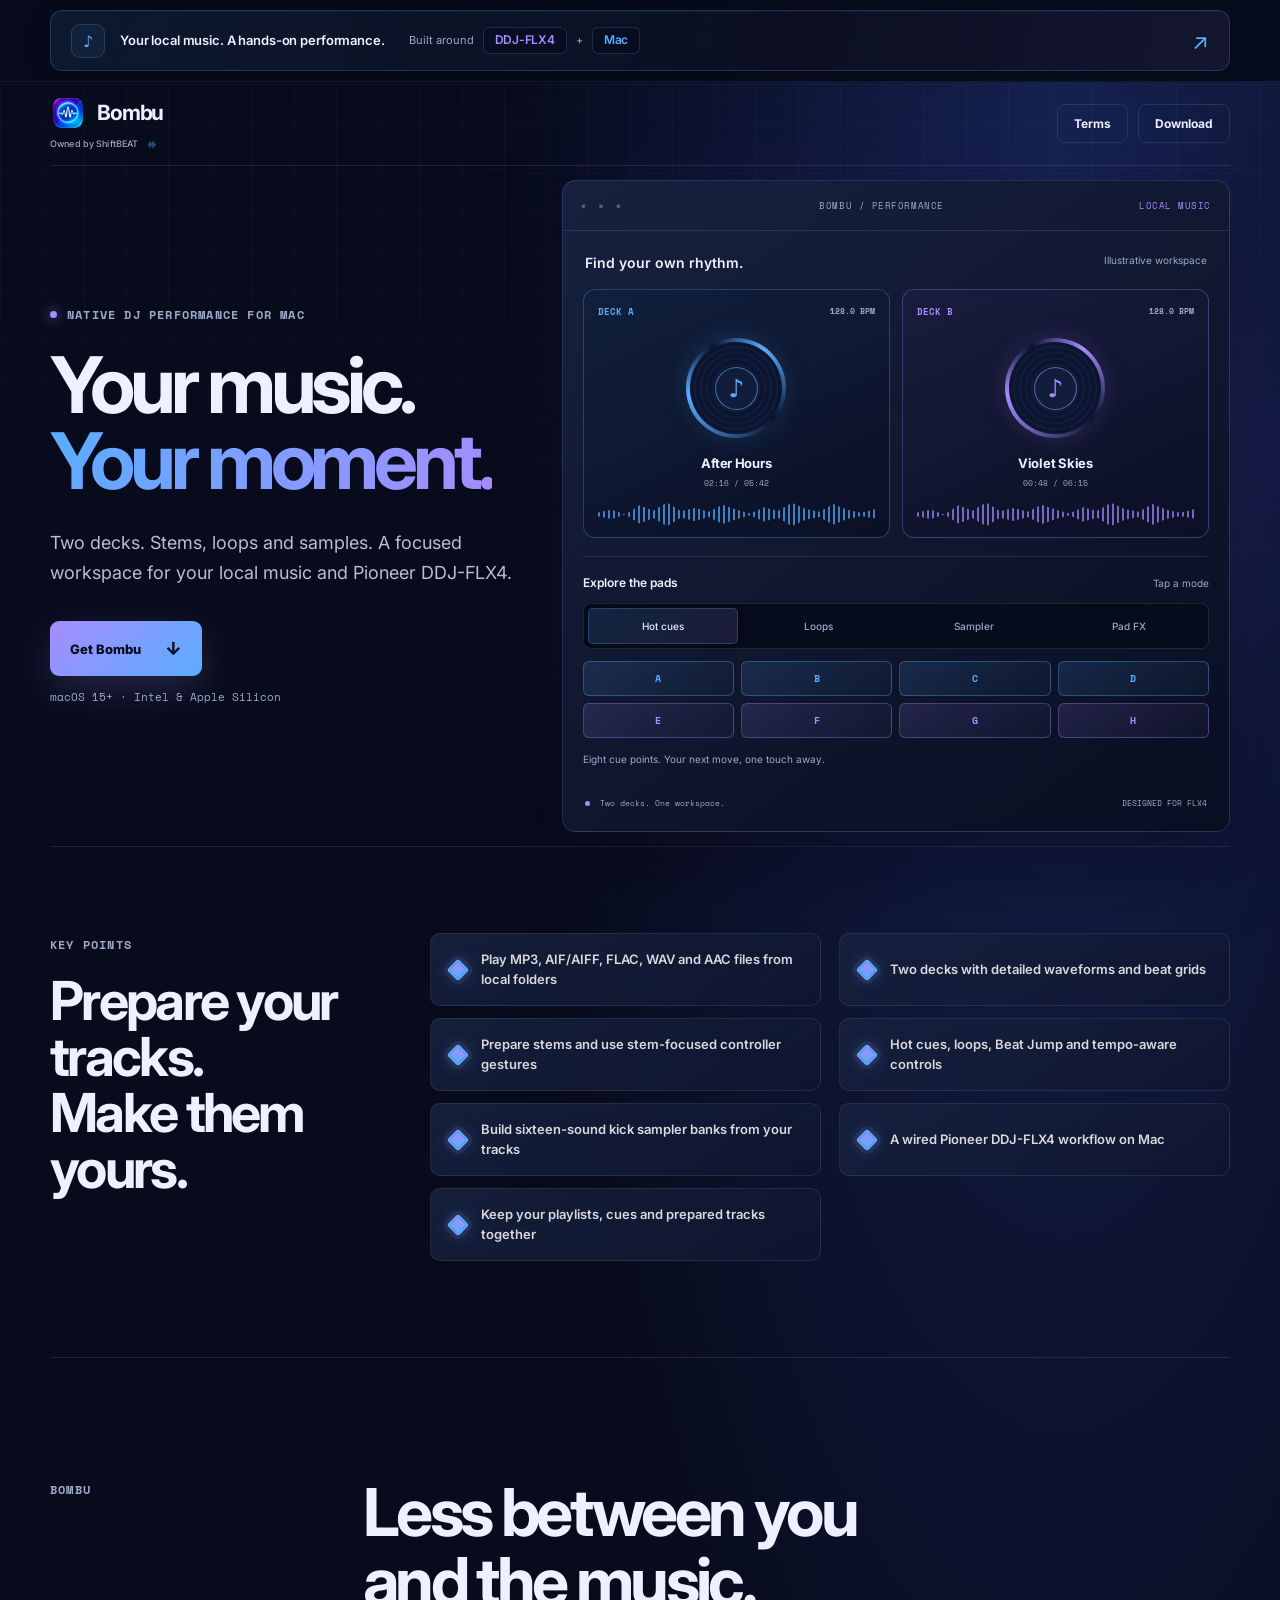
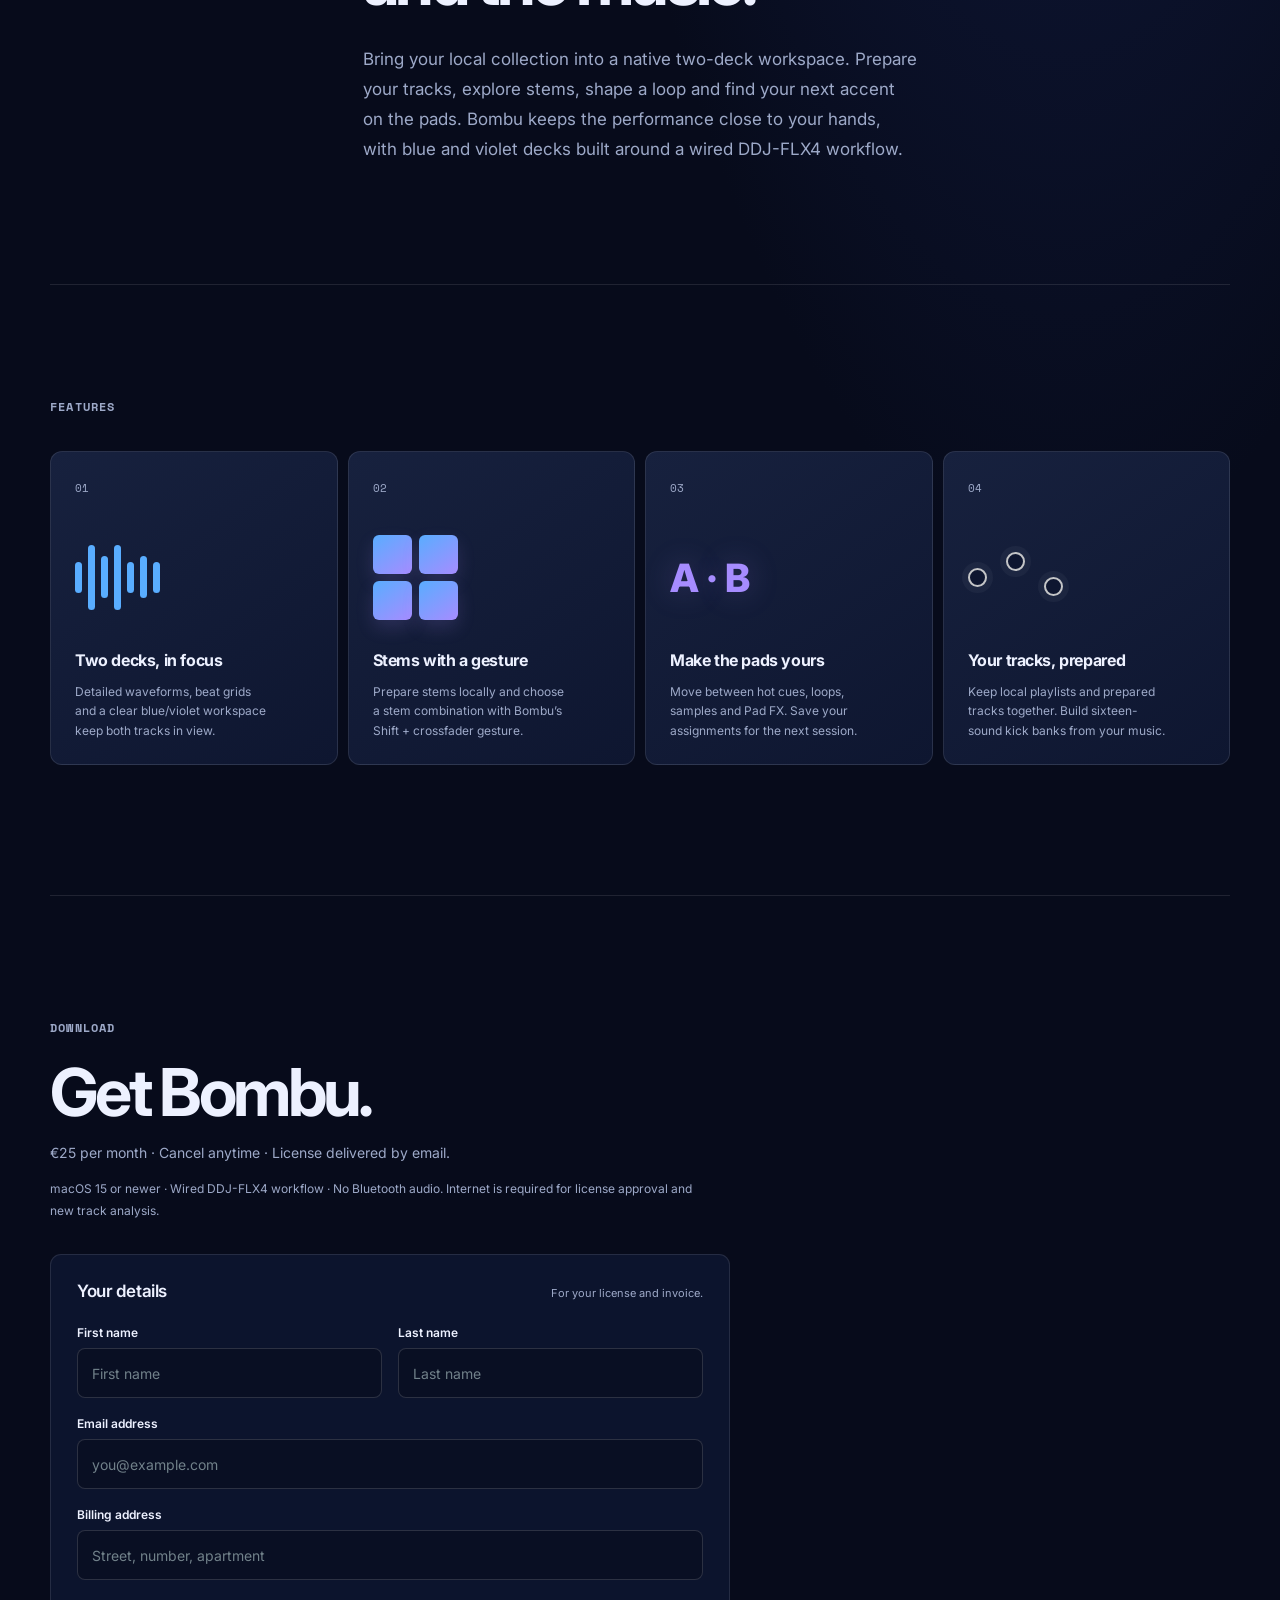
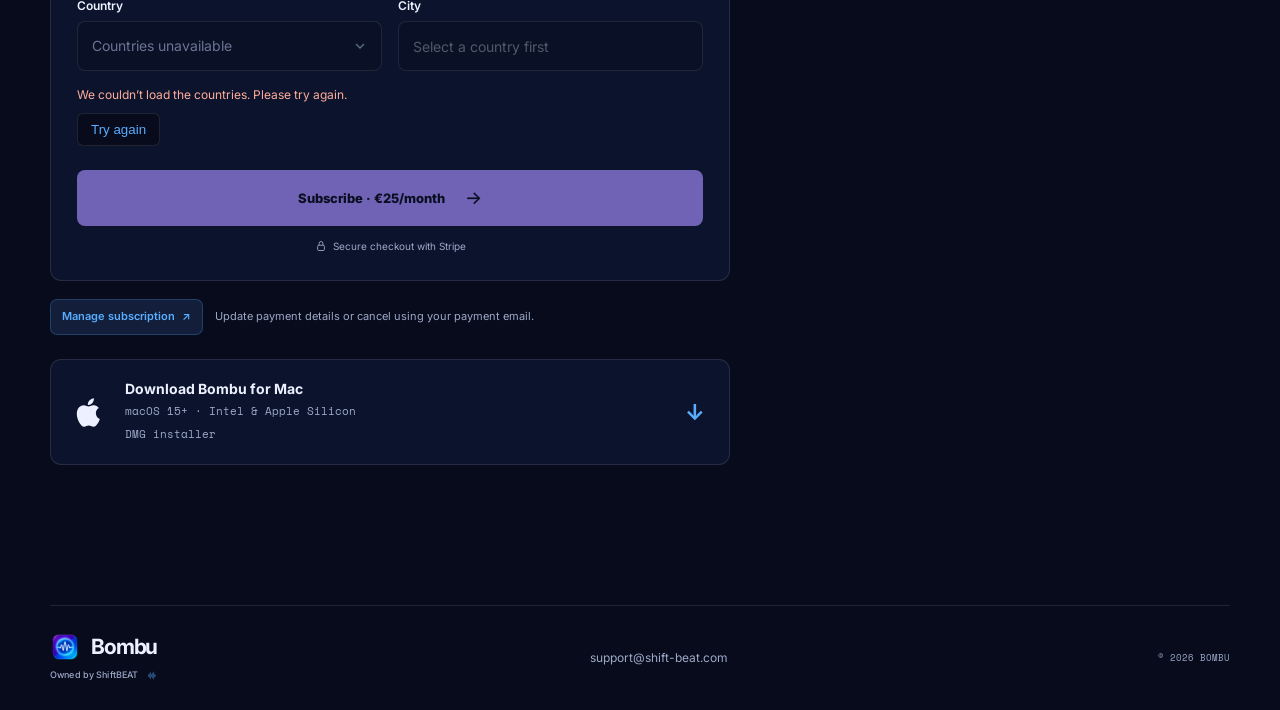
==== index.html @ 833dcd6a "LTS V9 STABLE" ====
<!doctype html>
<html lang="en">
  <head>
    <meta charset="UTF-8" />
    <meta name="viewport" content="width=device-width, initial-scale=1.0" />
    <meta name="description" content="Bombu — a native Mac DJ workspace for local music, two decks, stems, loops, sampler pads and a wired Pioneer DDJ-FLX4 workflow." />
    <meta name="theme-color" content="#070b1b" />
    <title>Bombu — Native DJ Performance for Mac</title>
    <link rel="icon" type="image/png" sizes="any" href="favicon.png" />
    <link rel="apple-touch-icon" href="assets/bombu-icon.png" />
    <meta name="robots" content="index, follow" />
    <link rel="canonical" href="https://bombu.net/" />
    <meta property="og:type" content="website" />
    <meta property="og:site_name" content="Bombu" />
    <meta property="og:title" content="Bombu — Your music. Your moment." />
    <meta property="og:description" content="Two decks. Stems, loops and samples. A focused DJ workspace for your local music and DDJ-FLX4." />
    <meta property="og:url" content="https://bombu.net/" />
    <meta property="og:image" content="https://bombu.net/assets/social-card.png" />
    <meta property="og:image:alt" content="Bombu — blue and violet waveform app icon" />
    <meta name="twitter:card" content="summary" />
    <meta name="twitter:title" content="Bombu — Your music. Your moment." />
    <meta name="twitter:description" content="Two decks, stems, loops and sampler pads. Made for your Mac and your local music." />
    <meta name="twitter:image" content="https://bombu.net/assets/social-card.png" />
    <script type="application/ld+json">{"@context": "https://schema.org", "@type": "SoftwareApplication", "name": "Bombu", "url": "https://bombu.net/", "operatingSystem": "macOS 15 or newer", "applicationCategory": "MultimediaApplication", "description": "Bombu \u2014 a native Mac DJ workspace for local music, two decks, stems, loops, sampler pads and a wired Pioneer DDJ-FLX4 workflow.", "offers": {"@type": "Offer", "price": "25", "priceCurrency": "EUR", "description": "Monthly subscription. EUR 25 per month. Cancel anytime."}, "featureList": ["Two-deck DJ performance workspace", "Wired Pioneer DDJ-FLX4 workflow", "Local MP3, AIF/AIFF, FLAC, WAV and AAC music", "Stem preparation and stem-focused controller gestures", "Hot cues, loops, Beat Jump and Pad FX", "Sixteen-sound kick sampler banks", "Saved playlists and prepared local tracks"]}</script>
    <link rel="stylesheet" href="styles.css" />
    <script src="site-config.js" defer></script>
    <script src="app.js" defer></script>
  </head>
  <body>
    <a class="skip-link" href="#top">Skip to content</a>
    <aside class="partner-bar" aria-label="Bombu controller workflow">
      <a class="partner-bar-inner" href="#performance">
        <span class="export-notice-icon" aria-hidden="true">♪</span>
        <span class="export-notice-copy"><span class="export-notice-title">Your local music. A hands-on performance.</span><span class="export-notice-destinations"><span class="export-notice-label">Built around</span><strong>DDJ-FLX4</strong><span class="export-notice-plus" aria-hidden="true">+</span><strong>Mac</strong></span></span>
        <span class="export-notice-arrow" aria-hidden="true">↗</span>
      </a>
    </aside>

    <header>
      <div class="brand-lockup"><a class="logo" href="#top" aria-label="Bombu home">
        <img src="assets/bombu-icon.png" alt="" />
        <span><b>Bombu</b></span>
      </a><a class="brand-ownership" href="https://shift-beat.com"><span>Owned by ShiftBEAT</span><span class="ownership-mark" aria-hidden="true"></span></a></div>
      <nav class="header-actions" aria-label="Primary navigation">
        <a class="header-download" href="terms.html">Terms</a>
        <a class="header-download" href="#download">Download</a>
      </nav>
    </header>

    <main id="top">
      <section class="hero">
        <div class="hero-copy">
          <p class="kicker"><span></span> Native DJ performance for Mac</p>
          <h1>Your music.<br /><em>Your moment.</em></h1>
          <p class="lead">Two decks. Stems, loops and samples. A focused workspace for your local music and Pioneer DDJ-FLX4.</p>
          <a class="button" href="#download">Get Bombu <span>↓</span></a>
          <p class="platforms">macOS 15+ · Intel &amp; Apple Silicon</p>
        </div>
        <div class="hero-visual" id="performance" aria-label="Illustrative Bombu performance workspace">
          <div class="analysis-preview performance-preview">
            <div class="preview-header"><span class="preview-dots" aria-hidden="true">● ● ●</span><span>BOMBU / PERFORMANCE</span><span class="preview-status">LOCAL MUSIC</span></div>
            <div class="preview-title"><span>Find your own rhythm.</span><small>Illustrative workspace</small></div>
            <div class="deck-pair">
              <div class="deck-card"><div class="deck-caption"><span>DECK A</span><small>128.0 BPM</small></div><div class="deck-orbit" aria-hidden="true"><span>♪</span></div><strong>After Hours</strong><small>02:16 / 05:42</small><div class="mini-wave" aria-hidden="true"></div></div>
              <div class="deck-card deck-violet"><div class="deck-caption"><span>DECK B</span><small>128.0 BPM</small></div><div class="deck-orbit" aria-hidden="true"><span>♪</span></div><strong>Violet Skies</strong><small>00:48 / 06:15</small><div class="mini-wave" aria-hidden="true"></div></div>
            </div>
            <div class="pad-playground">
              <div class="pad-demo-heading"><span>Explore the pads</span><small>Tap a mode</small></div>
              <div class="pad-modes" role="group" aria-label="Illustrative pad mode"><button type="button" data-pad-mode="hotcue" aria-pressed="true">Hot cues</button><button type="button" data-pad-mode="loop" aria-pressed="false">Loops</button><button type="button" data-pad-mode="sampler" aria-pressed="false">Sampler</button><button type="button" data-pad-mode="fx" aria-pressed="false">Pad FX</button></div>
              <div class="demo-pads" aria-hidden="true"><span>A</span><span>B</span><span>C</span><span>D</span><span>E</span><span>F</span><span>G</span><span>H</span></div>
              <p id="pad-demo-description" aria-live="polite">Eight cue points. Your next move, one touch away.</p>
            </div>
            <div class="preview-bottom"><span><i></i> Two decks. One workspace.</span><span>DESIGNED FOR FLX4</span></div>
          </div>
        </div>
      </section>

      <section class="key-points reveal" aria-labelledby="key-points-title">
        <div class="key-points-heading">
          <p class="section-label">Key Points</p>
          <h2 id="key-points-title">Prepare your tracks.<br />Make them yours.</h2>
        </div>
        <ul class="key-points-list">
          <li>Play MP3, AIF/AIFF, FLAC, WAV and AAC files from local folders</li>
          <li>Two decks with detailed waveforms and beat grids</li>
          <li>Prepare stems and use stem-focused controller gestures</li>
          <li>Hot cues, loops, Beat Jump and tempo-aware controls</li>
          <li>Build sixteen-sound kick sampler banks from your tracks</li>
          <li>A wired Pioneer DDJ-FLX4 workflow on Mac</li>
          <li>Keep your playlists, cues and prepared tracks together</li>
        </ul>
      </section>

      <section class="description reveal" aria-labelledby="description-title">
        <p class="section-label">Bombu</p>
        <div>
          <h2 id="description-title">Less between you<br />and the music.</h2>
          <p>
            Bring your local collection into a native two-deck workspace. Prepare your tracks, explore stems, shape a loop and find your next accent on the pads. Bombu keeps the performance close to your hands, with blue and violet decks built around a wired DDJ-FLX4 workflow.
          </p>
        </div>
      </section>

      <section class="features" aria-labelledby="features-title">
        <p class="section-label">Features</p>
        <h2 id="features-title" class="sr-only">Bombu features</h2>
        <div class="feature-grid">
          <article class="reveal">
            <span class="number">01</span>
            <div class="feature-icon waveform-icon" aria-hidden="true"><i></i><i></i><i></i><i></i><i></i><i></i><i></i></div>
            <h3>Two decks, in focus</h3>
            <p>Detailed waveforms, beat grids and a clear blue/violet workspace keep both tracks in view.</p>
          </article>
          <article class="reveal">
            <span class="number">02</span>
            <div class="feature-icon pads-icon" aria-hidden="true"><i></i><i></i><i></i><i></i></div>
            <h3>Stems with a gesture</h3>
            <p>Prepare stems locally and choose a stem combination with Bombu’s Shift + crossfader gesture.</p>
          </article>
          <article class="reveal">
            <span class="number">03</span>
            <div class="feature-icon fx-icon" aria-hidden="true">A · B</div>
            <h3>Make the pads yours</h3>
            <p>Move between hot cues, loops, samples and Pad FX. Save your assignments for the next session.</p>
          </article>
          <article class="reveal">
            <span class="number">04</span>
            <div class="feature-icon midi-icon" aria-hidden="true"><i></i><i></i><i></i></div>
            <h3>Your tracks, prepared</h3>
            <p>Keep local playlists and prepared tracks together. Build sixteen-sound kick banks from your music.</p>
          </article>
        </div>
      </section>

      <section class="download" id="download" aria-labelledby="download-title">
        <p class="section-label">Download</p>
        <h2 id="download-title">Get Bombu.</h2>
        <p class="download-note">€25 per month · Cancel anytime · License delivered by email.</p>
        <p class="compatibility-note">macOS 15 or newer · Wired DDJ-FLX4 workflow · No Bluetooth audio. Internet is required for license approval and new track analysis.</p>

        <form class="purchase-form" id="purchase-form" novalidate>
          <div class="billing-heading"><h3>Your details</h3><p>For your license and invoice.</p></div>
          <fieldset class="billing-fields"><legend class="sr-only">Billing details</legend>
            <div class="billing-grid">
              <div class="billing-field"><label for="billing-first-name">First name</label><input id="billing-first-name" name="first_name" autocomplete="given-name" maxlength="100" placeholder="First name" required /></div>
              <div class="billing-field"><label for="billing-last-name">Last name</label><input id="billing-last-name" name="last_name" autocomplete="family-name" maxlength="100" placeholder="Last name" required /></div>
              <div class="billing-field billing-full"><label for="purchase-email">Email address</label><input id="purchase-email" name="email" type="email" autocomplete="email" inputmode="email" maxlength="254" placeholder="you@example.com" required /></div>
              <div class="billing-field billing-full"><label for="billing-address">Billing address</label><input id="billing-address" name="address" autocomplete="street-address" maxlength="300" placeholder="Street, number, apartment" required /></div>
              <div class="billing-field"><label for="billing-country">Country</label><select id="billing-country" name="country" autocomplete="country" required disabled><option value="">Loading countries…</option></select></div>
              <div class="billing-field"><label for="billing-city">City</label><select id="billing-ro-city" name="city_id" autocomplete="address-level2" hidden disabled><option value="">Select your city</option></select><input id="billing-city" name="city" autocomplete="address-level2" maxlength="100" placeholder="Select a country first" disabled /></div>
            </div>
          </fieldset>
          <div class="billing-catalog-feedback"><p id="billing-catalog-status" role="status" aria-live="polite"></p><button id="billing-retry" type="button" hidden>Try again</button></div>
          <button class="billing-submit" id="purchase-button" type="submit" disabled>Subscribe · €25/month <span aria-hidden="true">→</span></button>
          <p class="billing-checkout-note"><svg viewBox="0 0 16 16" aria-hidden="true"><rect x="3.5" y="7" width="9" height="7" rx="1.5"/><path d="M5.5 7V4.5a2.5 2.5 0 0 1 5 0V7"/></svg>Secure checkout with Stripe</p>
          <p class="purchase-status" id="purchase-status" role="status" aria-live="polite"></p>
        </form>

        <p class="subscription-management"><a data-customer-portal href="https://billing.stripe.com/p/login/cNi9AM5Rm95q5wxa2d28800">Manage subscription <span aria-hidden="true">↗</span></a><span>Update payment details or cancel using your payment email.</span></p>

        <div class="download-list">
          <a class="release-download" data-release-download href="https://github.com/davidparaschiv/shiftbeat-only-web/releases/latest/download/SHIFT.Beat.dmg">
            <svg class="os-icon" viewBox="0 0 24 24" aria-hidden="true"><path d="M16.7 12.8c0-2.7 2.2-4 2.3-4.1-1.3-1.9-3.3-2.1-4-2.1-1.7-.2-3.3 1-4.2 1-.9 0-2.2-1-3.7-1-1.9 0-3.7 1.1-4.7 2.8-2 3.5-.5 8.7 1.4 11.5 1 1.4 2.1 2.9 3.6 2.8 1.4-.1 2-1 3.7-1s2.2 1 3.7 1c1.5 0 2.5-1.4 3.5-2.8 1.1-1.6 1.5-3.2 1.6-3.3-.1 0-3.2-1.2-3.2-4.8ZM13.9 4.8c.8-1 1.4-2.4 1.2-3.8-1.2.1-2.7.8-3.6 1.8-.8.9-1.4 2.3-1.2 3.6 1.4.1 2.8-.7 3.6-1.6Z" /></svg>
            <span><strong>Download Bombu for Mac</strong><small>macOS 15+ · Intel &amp; Apple Silicon</small><small>DMG installer</small></span>
            <b class="arrow" aria-hidden="true">↓</b>
          </a>
        </div>
      </section>
    </main>


    <footer>
      <div class="brand-lockup"><a class="logo" href="#top"><img src="assets/bombu-icon.png" alt="" /><span><b>Bombu</b></span></a><a class="brand-ownership" href="https://shift-beat.com"><span>Owned by ShiftBEAT</span><span class="ownership-mark" aria-hidden="true"></span></a></div>
      <a class="footer-support" href="mailto:support@shift-beat.com">support@shift-beat.com</a>
      <p>© <span id="year"></span> Bombu</p>
    </footer>
  </body>
</html>
---- styles.css ----
@import url('https://fonts.googleapis.com/css2?family=Inter:wght@400;500;600;700;800&family=Space+Mono:wght@400;700&display=swap');

:root { color-scheme: dark; --bg:#070b1b; --panel:#0e1630; --panel-light:#17213e; --text:#edf1ff; --muted:#9da9c8; --line:rgba(255,255,255,.1); --cyan:#59adff; --accent:#a68cff; --green:#a68cff; --width:1180px; --partner-bar-height:82px; }
* { box-sizing: border-box; }
html { max-width:100%; overflow-x:clip; scroll-behavior:smooth; }
body { max-width:100%; margin:0; padding-top:var(--partner-bar-height); overflow-x:clip; background:var(--bg); color:var(--text); font-family:Inter,system-ui,sans-serif; -webkit-font-smoothing:antialiased; }
body::before { position:fixed; z-index:-2; inset:0; content:""; background-image:linear-gradient(rgba(255,255,255,.022) 1px,transparent 1px),linear-gradient(90deg,rgba(255,255,255,.022) 1px,transparent 1px); background-size:42px 42px; mask-image:linear-gradient(#000 30%,transparent 92%); }
a { color:inherit; text-decoration:none; }






header, main, footer { width:min(var(--width),calc(100% - 40px)); margin-inline:auto; }
header { height:84px; display:flex; align-items:center; justify-content:space-between; border-bottom:1px solid var(--line); }
.logo { display:inline-flex; align-items:center; gap:11px; font-size:14px; font-weight:700; letter-spacing:-.02em; }
.logo img { width:36px; height:36px; border-radius:9px; }
.logo b { color:var(--cyan); }
.header-actions { display:flex; align-items:center; gap:10px; }
.header-download { padding:11px 16px; border:1px solid var(--line); border-radius:8px; font-size:12px; font-weight:700; }
.header-download:hover { border-color:var(--cyan); }

.hero { position:relative; min-height:680px; display:grid; grid-template-columns:.84fr 1.16fr; align-items:center; gap:28px; }
.hero::after { position:absolute; z-index:-1; top:0; right:-160px; width:720px; height:600px; content:""; border-radius:50%; background:radial-gradient(circle,rgba(89,173,255,.2),transparent 68%); filter:blur(16px); }
.kicker,.section-label { color:var(--muted); font:700 12px/1 "Space Mono",monospace; letter-spacing:.1em; text-transform:uppercase; }
.kicker { display:flex; align-items:center; gap:10px; margin:0 0 26px; }
.kicker span { width:7px; height:7px; border-radius:50%; background:var(--green); box-shadow:0 0 13px var(--green); }
h1,h2,h3,p { text-wrap:balance; }
h1 { margin:0; max-width:660px; font-size:clamp(54px,6.1vw,88px); line-height:.98; letter-spacing:-.065em; }
h1 em { color:var(--cyan); font-style:normal; }
.lead { max-width:540px; margin:28px 0 34px; color:#b5bfda; font-size:18px; line-height:1.65; }
.button { display:inline-flex; align-items:center; gap:24px; padding:17px 20px; border-radius:9px; background:linear-gradient(135deg,var(--accent),var(--cyan)); box-shadow:0 13px 40px rgba(166,140,255,.2); font-size:13px; font-weight:800; transition:filter .2s ease,transform .2s ease; }
.button:hover { filter:brightness(1.12); transform:translateY(-1px); }
.button span { font-size:18px; }
.platforms { margin:16px 0 0; color:#9da9c8; font:400 11px/1 "Space Mono",monospace; }
.hero-visual { position:relative; min-height:480px; }

.key-points,.description,.features,.download { border-top:1px solid var(--line); }
.key-points { display:grid; grid-template-columns:minmax(230px,.8fr) minmax(0,2.2fr); gap:clamp(36px,7vw,100px); padding:86px 0 96px; }
.key-points-heading h2 { margin:22px 0 0; font-size:clamp(34px,4.2vw,54px); line-height:1.04; letter-spacing:-.05em; }
.key-points-list { display:grid; grid-template-columns:repeat(2,minmax(0,1fr)); gap:12px 18px; margin:0; padding:0; list-style:none; }
.key-points-list li { position:relative; min-height:70px; display:flex; align-items:center; padding:16px 17px 16px 50px; border:1px solid rgba(255,255,255,.085); border-radius:10px; background:linear-gradient(145deg,rgba(23,33,62,.9),rgba(14,22,48,.82)); color:#d8d9dc; font-size:13px; font-weight:600; line-height:1.5; }
.key-points-list li::before { position:absolute; left:19px; width:12px; height:12px; content:""; border:2px solid #59adff; border-radius:3px; background:linear-gradient(135deg,var(--accent),var(--cyan)); box-shadow:0 0 0 4px rgba(166,140,255,.1),0 0 18px rgba(89,173,255,.3); transform:rotate(45deg); }
.description { display:grid; grid-template-columns:1fr 3fr; gap:24px; padding:120px 0; }
.section-label { margin:6px 0 0; }
.description>div { max-width:800px; }
.description h2,.download h2 { margin:0; font-size:clamp(38px,5.4vw,66px); line-height:1.04; letter-spacing:-.055em; }
.description div p { max-width:650px; margin:30px 0 0; color:var(--muted); font-size:17px; line-height:1.75; }
.features { padding:110px 0 130px; }
.features>.section-label { margin-bottom:38px; }
.feature-grid { display:grid; grid-template-columns:repeat(4,1fr); gap:10px; }
.feature-grid article { min-height:305px; padding:24px; border:1px solid var(--line); border-radius:12px; background:linear-gradient(145deg,var(--panel-light),#0e1630); }
.number { color:#9da9c8; font:400 11px/1 "Space Mono",monospace; }
.feature-icon { height:88px; margin:37px 0 29px; }
.feature-grid h3 { margin:0 0 12px; font-size:16px; letter-spacing:-.025em; }
.feature-grid p { margin:0; color:var(--muted); font-size:12px; line-height:1.6; }
.waveform-icon { display:flex; align-items:center; gap:6px; }
.waveform-icon i { width:7px; height:35%; border-radius:5px; background:var(--cyan); }
.waveform-icon i:nth-child(2n) { height:74%; } .waveform-icon i:nth-child(3n) { height:48%; }
.pads-icon { display:grid; grid-template-columns:repeat(2,39px); gap:7px; align-content:center; }
.pads-icon i { aspect-ratio:1; border-radius:6px; background:linear-gradient(145deg,#59adff,#a68cff); box-shadow:0 8px 18px rgba(166,140,255,.16); }
.fx-icon { display:flex; align-items:center; color:var(--green); font:800 39px/1 Inter,sans-serif; text-shadow:0 0 30px rgba(166,140,255,.25); }
.midi-icon { display:flex; align-items:center; gap:19px; }
.midi-icon i { width:19px; height:19px; border:2px solid #c4c5c7; border-radius:50%; background:var(--panel); box-shadow:0 0 0 6px rgba(255,255,255,.04); }
.midi-icon i:nth-child(2) { transform:translateY(-16px); } .midi-icon i:nth-child(3) { transform:translateY(9px); }

.download { padding:120px 0 140px; }
.download h2 { margin-top:24px; }
.download-note { margin:18px 0 45px; color:var(--muted); font-size:14px; }
.purchase-form { max-width:680px; margin:0 0 18px; padding:24px; border:1px solid var(--line); border-radius:11px; background:rgba(14,22,48,.88); }
.purchase-form label { display:block; margin:0 0 10px; color:#d7d8da; font-size:12px; font-weight:700; }
.purchase-row { display:grid; grid-template-columns:1fr auto; gap:10px; }
.purchase-row input { min-width:0; height:52px; padding:0 16px; border:1px solid rgba(255,255,255,.16); border-radius:8px; outline:none; background:#090f23; color:var(--text); font:500 14px/1 Inter,sans-serif; }
.purchase-row input:focus { border-color:var(--green); box-shadow:0 0 0 3px rgba(166,140,255,.1); }
.purchase-row button { height:52px; display:inline-flex; align-items:center; justify-content:center; gap:20px; padding:0 20px; border:0; border-radius:8px; background:var(--green); color:#090c1c; font:800 13px/1 Inter,sans-serif; cursor:pointer; }
.purchase-row button:hover { filter:brightness(1.08); }
.purchase-row button:disabled { cursor:wait; opacity:.65; }
.purchase-status { min-height:19px; margin:12px 0 0; color:var(--muted); font-size:12px; line-height:1.55; }
.purchase-status:empty { display:none; }
.subscription-management { display:flex; flex-wrap:wrap; align-items:center; gap:6px 12px; max-width:680px; margin:0 0 24px; font-size:11px; line-height:1.6; }
.subscription-management a { display:inline-flex; flex:0 0 auto; align-items:center; justify-content:center; gap:7px; min-height:36px; padding:6px 11px; border:1px solid color-mix(in srgb,var(--cyan) 24%,transparent); border-radius:7px; background:color-mix(in srgb,var(--cyan) 5%,var(--panel)); color:var(--cyan); font-size:11px; font-weight:600; transition:border-color .2s ease,background .2s ease; }
.subscription-management a:hover { border-color:var(--cyan); background:color-mix(in srgb,var(--cyan) 10%,var(--panel)); }
.subscription-management a:focus-visible { outline:2px solid var(--cyan); outline-offset:4px; }
.subscription-management>span { color:var(--muted); }
.purchase-status[data-type="success"] { color:var(--green); }
.purchase-status[data-type="error"] { color:#ff7868; }
.download-list { max-width:680px; display:grid; gap:8px; }
.download-list a { min-height:90px; display:flex; align-items:center; gap:20px; padding:20px 24px; border:1px solid var(--line); border-radius:11px; background:rgba(14,22,48,.88); transition:border-color .2s ease,background .2s ease; }
.download-list a:hover { border-color:var(--cyan); background:#18213e; }
.os-icon { width:30px; height:30px; flex:0 0 auto; fill:var(--text); }
.download-list a>span:nth-child(2) { display:flex; flex-direction:column; gap:6px; }
.download-list strong { font-size:14px; } .download-list small { color:var(--muted); font:400 11px/1 "Space Mono",monospace; }
.arrow { margin-left:auto; color:var(--cyan); font-size:22px; }
footer { min-height:105px; display:flex; align-items:center; justify-content:space-between; border-top:1px solid var(--line); }
footer p { color:#9da9c8; font:400 9px/1 "Space Mono",monospace; text-transform:uppercase; }
footer .logo img { width:30px; height:30px; }
.sr-only { position:absolute; width:1px; height:1px; padding:0; margin:-1px; overflow:hidden; clip:rect(0,0,0,0); white-space:nowrap; border:0; }

@media (max-width:900px) { .hero { grid-template-columns:1fr; padding-top:90px; } .hero-visual { min-height:400px; } .key-points { grid-template-columns:1fr; } .description { grid-template-columns:1fr; } .feature-grid { grid-template-columns:repeat(2,1fr); } }
@media (max-width:560px) { :root { --partner-bar-height:108px; }    header,main,footer { width:min(var(--width),calc(100% - 28px)); } header { height:72px; } .header-actions { gap:7px; } .header-download { padding:9px 11px; } .hero { min-height:auto; padding:58px 0 50px; } h1 { font-size:clamp(48px,15vw,54px); } .lead { font-size:16px; } .hero-visual { min-height:310px; } .key-points { padding:72px 0 82px; gap:34px; } .key-points-list { grid-template-columns:1fr; gap:9px; } .key-points-list li { min-height:64px; padding:14px 15px 14px 47px; } .description { padding:90px 0; } .feature-grid { grid-template-columns:1fr; } .features { padding:85px 0 100px; } .feature-grid article { min-height:285px; } .download { padding:90px 0 110px; } .purchase-form { padding:18px; } .purchase-row { grid-template-columns:1fr; } .purchase-row button { width:100%; } .download-list a { min-height:92px; padding:18px; touch-action:manipulation; } footer { min-height:130px; padding:24px 0; align-items:flex-start; flex-direction:column; justify-content:center; gap:16px; } footer p { margin:0; } }
@media (prefers-reduced-motion:reduce) { html { scroll-behavior:auto; } *,*::before,*::after { animation-duration:.01ms!important; transition-duration:.01ms!important; } }

.button { color:var(--bg); }
a:focus-visible,button:focus-visible { outline:2px solid var(--cyan); outline-offset:5px; }
.skip-link { position:fixed; top:-100px; left:16px; z-index:2000; padding:14px; background:var(--cyan); color:var(--bg); border-radius:6px; }
.skip-link:focus { top:12px; }
.hero-visual { min-width:0; display:flex; align-items:center; }
.analysis-preview { width:100%; border:1px solid rgba(89,173,255,.2); border-radius:14px; background:linear-gradient(145deg,#17213e,#090e21); box-shadow:0 28px 80px #0006,0 0 70px #59adff09; overflow:hidden; }
.preview-header { display:flex; align-items:center; justify-content:space-between; gap:8px; padding:18px; border-bottom:1px solid var(--line); color:var(--muted); font:9px "Space Mono",monospace; letter-spacing:.06em; }
.preview-dots { color:#4c626a; letter-spacing:3px; }
.preview-status { color:var(--green); }
.preview-title { display:flex; flex-wrap:wrap; justify-content:space-between; gap:8px; padding:23px 22px 12px; font-size:14px; font-weight:600; }
.preview-title small { color:var(--muted); font-size:10px; font-weight:400; }
.preview-wave { margin:12px 20px; padding:16px; border:1px solid var(--line); border-radius:9px; background:#070b1b88; }
.wave-caption { display:flex; justify-content:space-between; align-items:center; color:var(--cyan); font:10px "Space Mono",monospace; }
.wave-caption b { font-size:19px; font-weight:400; }
.waveform { display:block; width:100%; height:80px; margin:12px 0; fill:none; stroke:var(--cyan); stroke-width:3; stroke-linecap:round; }
.waveform .cue-line { stroke:var(--green); stroke-width:1; }
.preview-wave small { color:var(--muted); font:9px "Space Mono",monospace; }
.entry .waveform,.entry .wave-caption { stroke:var(--green); color:var(--green); }
.entry .cue-line { stroke:var(--cyan); }
.handoff-link { display:flex; align-items:center; gap:12px; padding:3px 28px; color:var(--green); font:9px "Space Mono",monospace; letter-spacing:.06em; }
.handoff-link span { height:1px; background:var(--line); flex:1; }
.preview-bottom { display:flex; justify-content:space-between; gap:10px; padding:16px 22px 22px; color:var(--muted); font:9px "Space Mono",monospace; }
.preview-bottom i { display:inline-block; width:5px; height:5px; margin-right:5px; background:var(--green); border-radius:50%; }
.release-pending { display:flex; align-items:center; gap:20px; padding:22px 24px; border:1px solid var(--line); border-radius:11px; background:var(--panel); }
.release-pending>span { display:flex; flex-direction:column; gap:9px; }
.download-list small { line-height:1.6; }
.release-pending small:last-child { color:var(--green); }
.footer-support { color:var(--muted); font-size:12px; }
@media(max-width:560px) { .analysis-preview { margin-top:12px; } .preview-header { padding:13px 12px; font-size:7px; } .preview-dots { letter-spacing:1px; } .preview-title { padding:20px 14px 8px; } .preview-wave { margin:12px; padding:13px; } .preview-bottom { padding:13px 14px 18px; font-size:8px; } .wave-caption { font-size:9px; } .wave-caption b { font-size:17px; } .hero-visual { min-height:0; } .platforms { line-height:1.7; } .download-list small { font-size:10px; } .release-pending { padding:18px; gap:14px; } }
.download { scroll-margin-top:calc(var(--partner-bar-height) + 24px); }


.partner-bar { position:fixed; z-index:1000; inset:0 0 auto; height:var(--partner-bar-height); padding-block:10px; background:rgba(7,11,27,.92); backdrop-filter:blur(18px); border-bottom:1px solid rgba(89,173,255,.1); }
.partner-bar-inner { width:min(var(--width),calc(100% - 40px)); height:100%; display:flex; align-items:center; gap:15px; margin-inline:auto; padding:10px 20px; border:1px solid rgba(89,173,255,.22); border-radius:12px; background:linear-gradient(105deg,rgba(89,173,255,.09),rgba(166,140,255,.035) 65%,rgba(166,140,255,.08)); box-shadow:inset 0 1px 0 rgba(255,255,255,.035),0 6px 25px #0002; transition:border-color .2s ease,background .2s ease; }
.partner-bar-inner:hover { border-color:rgba(166,140,255,.55); background:linear-gradient(105deg,rgba(89,173,255,.13),rgba(166,140,255,.07)); }
.export-notice-icon { display:grid; place-items:center; flex:0 0 34px; width:34px; height:34px; border:1px solid rgba(89,173,255,.2); border-radius:9px; background:rgba(89,173,255,.07); color:var(--cyan); }
.export-notice-icon svg { width:19px; height:19px; stroke:currentColor; stroke-width:1.6; stroke-linecap:round; stroke-linejoin:round; }
.export-notice-copy { display:flex; align-items:center; gap:24px; min-width:0; flex:1; }
.export-notice-title { color:var(--text); font-size:13px; font-weight:600; letter-spacing:-.01em; }
.export-notice-destinations { display:flex; align-items:center; gap:9px; }
.export-notice-label { color:var(--muted); font-size:11px; }
.export-notice-destinations strong { padding:5px 11px; border:1px solid rgba(166,140,255,.2); border-radius:6px; background:rgba(7,11,27,.45); color:var(--green); font-size:12px; font-weight:600; letter-spacing:-.02em; line-height:1.2; }
.export-notice-destinations strong:last-child { color:var(--cyan); border-color:rgba(89,173,255,.2); }
.export-notice-plus { color:var(--muted); font-size:11px; }
.export-notice-arrow { color:var(--cyan); font-size:22px; font-weight:400; }
#playlist-export { scroll-margin-top:calc(var(--partner-bar-height) + 30px); }
@media(max-width:700px) { .export-notice-copy { flex-direction:column; align-items:flex-start; gap:7px; } .export-notice-label { display:none; } }
@media(max-width:560px) { .partner-bar-inner { width:calc(100% - 28px); padding:10px 13px; gap:12px; } .export-notice-title { font-size:12px; } .export-notice-destinations { gap:7px; } .export-notice-destinations strong { padding:4px 9px; font-size:11px; } .export-notice-arrow { margin-left:auto; } }

/* Billing continues the original purchase/download panel style. */
[hidden] { display:none!important; }
.purchase-form { padding:26px; }
.billing-heading { display:flex; align-items:baseline; justify-content:space-between; gap:12px; margin-bottom:24px; }
.billing-heading h3 { margin:0; color:var(--text); font-size:17px; font-weight:600; letter-spacing:-.025em; }
.billing-heading p { margin:0; color:var(--muted); font-size:11px; line-height:1.5; text-wrap:pretty; }
.billing-fields { min-width:0; margin:0; padding:0; border:0; }
.billing-grid { display:grid; grid-template-columns:repeat(2,minmax(0,1fr)); gap:18px 16px; }
.billing-full { grid-column:1/-1; }
.billing-field { min-width:0; }
.purchase-form .billing-field label { margin:0 0 8px; color:var(--text); font-size:12px; font-weight:600; }
.billing-field input,.billing-field select { display:block; width:100%; min-width:0; height:50px; margin:0; padding:0 14px; border:1px solid rgba(255,255,255,.14); border-radius:8px; background:#090f23; color:var(--text); font:400 14px/1.4 Inter,system-ui,sans-serif; transition:border-color .18s,box-shadow .18s; }
.billing-field select { appearance:none; padding-right:38px; background-image:url("data:image/svg+xml,%3Csvg xmlns='http://www.w3.org/2000/svg' width='16' height='16' fill='none' stroke='%23829ca6' stroke-width='1.5' viewBox='0 0 16 16'%3E%3Cpath d='m4 6 4 4 4-4'/%3E%3C/svg%3E"); background-repeat:no-repeat; background-position:right 13px center; text-overflow:ellipsis; }
.billing-field input::placeholder { color:#71818a; opacity:1; }
.billing-field input:hover,.billing-field select:not(:disabled):hover { border-color:rgba(255,255,255,.26); }
.billing-field input:focus,.billing-field select:focus { outline:none; border-color:var(--green); box-shadow:0 0 0 3px rgba(166,140,255,.08); }
.billing-field input:disabled,.billing-field select:disabled { color:var(--muted); opacity:.65; }
.billing-submit { display:flex; align-items:center; justify-content:center; gap:20px; width:100%; min-height:52px; margin:24px 0 0; padding:15px 20px; border:0; border-radius:8px; background:var(--green); color:#090c1c; font:800 13px/1.4 Inter,system-ui,sans-serif; cursor:pointer; transition:filter .18s; }
.billing-submit:hover { filter:brightness(1.08); }
.billing-submit:focus-visible { outline:2px solid var(--green); outline-offset:4px; }
.billing-submit:disabled { opacity:.65; cursor:not-allowed; }
.billing-submit span { font-size:18px; font-weight:500; }
.billing-checkout-note { display:flex; align-items:center; justify-content:center; gap:6px; margin:13px 0 0; color:var(--muted); font-size:10px; line-height:1.5; }
.billing-checkout-note svg { width:12px; height:12px; fill:none; stroke:currentColor; stroke-width:1.2; }
.billing-catalog-feedback p { margin:14px 0 0; color:#ffac99; font-size:12px; line-height:1.6; text-wrap:pretty; }
.billing-catalog-feedback p:empty { display:none; }
#billing-retry { margin-top:9px; padding:8px 13px; border:1px solid var(--line); border-radius:6px; background:var(--bg); color:var(--cyan); cursor:pointer; }
@media(max-width:560px) {
 .purchase-form { padding:20px; }
 .billing-heading { align-items:flex-start; flex-direction:column; gap:5px; margin-bottom:23px; }
 .billing-grid { grid-template-columns:1fr; gap:17px; }
 .billing-field input,.billing-field select { font-size:16px; }
 .billing-submit { margin-top:22px; }
}

/* Bombu: blue/violet decks, drawn from the native Mac workspace. */
:root { --blue:#59adff; --violet:#a68cff; }
body { background:radial-gradient(ellipse at 83% 4%,#162251 0,transparent 38%),var(--bg); }
h1 em { color:var(--violet); background:linear-gradient(110deg,var(--blue),var(--violet)); background-clip:text; -webkit-background-clip:text; -webkit-text-fill-color:transparent; }
.logo b { font-size:21px; letter-spacing:-.055em; color:var(--text); }
.logo img { object-fit:contain; border-radius:10px; }
.hero::after { background:radial-gradient(ellipse,rgba(121,91,255,.16),transparent 68%); }
.performance-preview { border-color:#718ee63b; background:linear-gradient(145deg,#17213e,#090e21); box-shadow:0 28px 80px #0006,0 0 100px #7858ff14; }
.performance-preview .preview-title { padding-bottom:18px; }
.deck-pair { display:grid; grid-template-columns:repeat(2,minmax(0,1fr)); gap:12px; padding:0 20px; }
.deck-card { --deck-accent:var(--blue); min-width:0; padding:16px 14px 10px; border:1px solid color-mix(in srgb,var(--deck-accent) 30%,transparent); border-radius:12px; background:linear-gradient(155deg,color-mix(in srgb,var(--deck-accent) 10%,#0a1026),#0a1026); text-align:center; }
.deck-violet { --deck-accent:var(--violet); }
.deck-caption { display:flex; justify-content:space-between; gap:4px; color:var(--deck-accent); font:700 9px/1.4 'Space Mono',monospace; }
.deck-caption small { color:var(--muted); font-size:8px; }
.deck-orbit { position:relative; display:grid; place-items:center; width:100px; aspect-ratio:1; margin:20px auto 16px; border-radius:50%; background:conic-gradient(from 35deg,var(--deck-accent),#0b132e 26%,var(--deck-accent) 63%,#0b132e 82%,var(--deck-accent)); box-shadow:0 0 25px color-mix(in srgb,var(--deck-accent) 15%,transparent); }
.deck-orbit::before { position:absolute; inset:4px; content:''; border-radius:50%; background:repeating-radial-gradient(circle,#0c1530 0 4px,#111e3d 5px 6px); }
.deck-orbit span { z-index:1; display:grid; place-items:center; width:43px; aspect-ratio:1; border:1px solid color-mix(in srgb,var(--deck-accent) 60%,transparent); border-radius:50%; background:#111d3b; color:var(--deck-accent); font-size:25px; }
.deck-card>strong { display:block; color:var(--text); font-size:13px; line-height:1.4; letter-spacing:-.02em; }
.deck-card>small { display:block; margin-top:5px; color:var(--muted); font:8px/1.5 'Space Mono',monospace; }
.mini-wave { height:26px; margin-top:12px; background:repeating-linear-gradient(90deg,var(--deck-accent) 0 2px,transparent 2px 5px); opacity:.7; clip-path:polygon(0 43%,5% 32%,10% 50%,15% 15%,20% 36%,25% 4%,30% 38%,35% 25%,40% 40%,45% 13%,50% 31%,55% 47%,60% 23%,65% 37%,70% 5%,75% 29%,80% 40%,85% 10%,90% 32%,95% 44%,100% 30%,100% 66%,95% 56%,90% 68%,85% 90%,80% 60%,75% 71%,70% 95%,65% 63%,60% 77%,55% 53%,50% 69%,45% 87%,40% 60%,35% 75%,30% 62%,25% 96%,20% 64%,15% 85%,10% 50%,5% 68%,0 57%); }
.pad-playground { margin:18px 20px 0; padding-top:18px; border-top:1px solid var(--line); }
.pad-demo-heading { display:flex; justify-content:space-between; align-items:center; gap:8px; margin-bottom:13px; font-size:12px; font-weight:600; }
.pad-demo-heading small { color:var(--muted); font-size:10px; font-weight:400; }
.pad-modes { display:grid; grid-template-columns:repeat(4,minmax(0,1fr)); gap:5px; padding:4px; border:1px solid var(--line); border-radius:8px; background:#070c1c; }
.pad-modes button { min-width:0; min-height:36px; padding:7px 3px; border:1px solid transparent; border-radius:5px; background:transparent; color:var(--muted); cursor:pointer; font:500 10px/1.4 Inter,system-ui,sans-serif; }
.pad-modes button[aria-pressed='true'] { color:#ddebff; border-color:#59adff40; background:linear-gradient(135deg,#59adff27,#a68cff20); box-shadow:0 1px 6px #0003; }
.pad-modes button:hover { color:var(--text); }
.demo-pads { display:grid; grid-template-columns:repeat(4,minmax(0,1fr)); gap:7px; margin-top:12px; }
.demo-pads span { display:grid; place-items:center; min-height:35px; border:1px solid #59adff55; border-radius:6px; background:linear-gradient(145deg,#59adff25,#59adff08); color:var(--blue); font:700 10px/1.3 'Space Mono',monospace; transition:background .2s,border-color .2s; }
.demo-pads span:nth-child(n+5),.demo-pads[data-mode='fx'] span { border-color:#a68cff55; background:linear-gradient(145deg,#a68cff25,#a68cff08); color:var(--violet); }
#pad-demo-description { min-height:34px; margin:13px 0 0; color:var(--muted); font-size:10px; line-height:1.7; text-wrap:pretty; }
.compatibility-note { max-width:650px; margin:-28px 0 32px; color:var(--muted); font-size:12px; line-height:1.8; text-wrap:pretty; }
.performance-preview .preview-bottom { font-size:8px; padding-top:12px; }
#performance { scroll-margin-top:calc(var(--partner-bar-height) + 28px); }
@media(max-width:560px) {
 .performance-preview .preview-title { font-size:13px; }
 .deck-pair { gap:8px; padding:0 12px; }
 .deck-card { padding:12px 9px 8px; }
 .deck-orbit { width:76px; margin:16px auto 13px; }
 .deck-orbit span { width:35px; font-size:21px; }
 .deck-caption { flex-direction:column; text-align:left; gap:3px; font-size:9px; }
 .pad-playground { margin:16px 12px 0; padding-top:14px; }
 .pad-modes button { min-height:44px; font-size:10px; }
 .compatibility-note { margin-top:-28px; }
 footer .logo b { font-size:18px; }
}

.brand-lockup { display:flex; flex-direction:column; align-items:flex-start; gap:6px; flex:0 0 auto; }
.brand-ownership { display:inline-flex; align-items:center; gap:6px; color:var(--muted); font:500 9px/1.4 Inter,system-ui,sans-serif; letter-spacing:.015em; }
.brand-ownership .ownership-mark { display:block; width:16px; height:16px; background:var(--cyan); -webkit-mask:url("assets/shiftbeat-mark-white.png") center/contain no-repeat; mask:url("assets/shiftbeat-mark-white.png") center/contain no-repeat; opacity:.95; }
.brand-ownership:hover { color:var(--text); }
@media(max-width:560px) { .brand-ownership { font-size:8px; gap:4px; } .brand-ownership .ownership-mark { width:13px; height:13px; } }
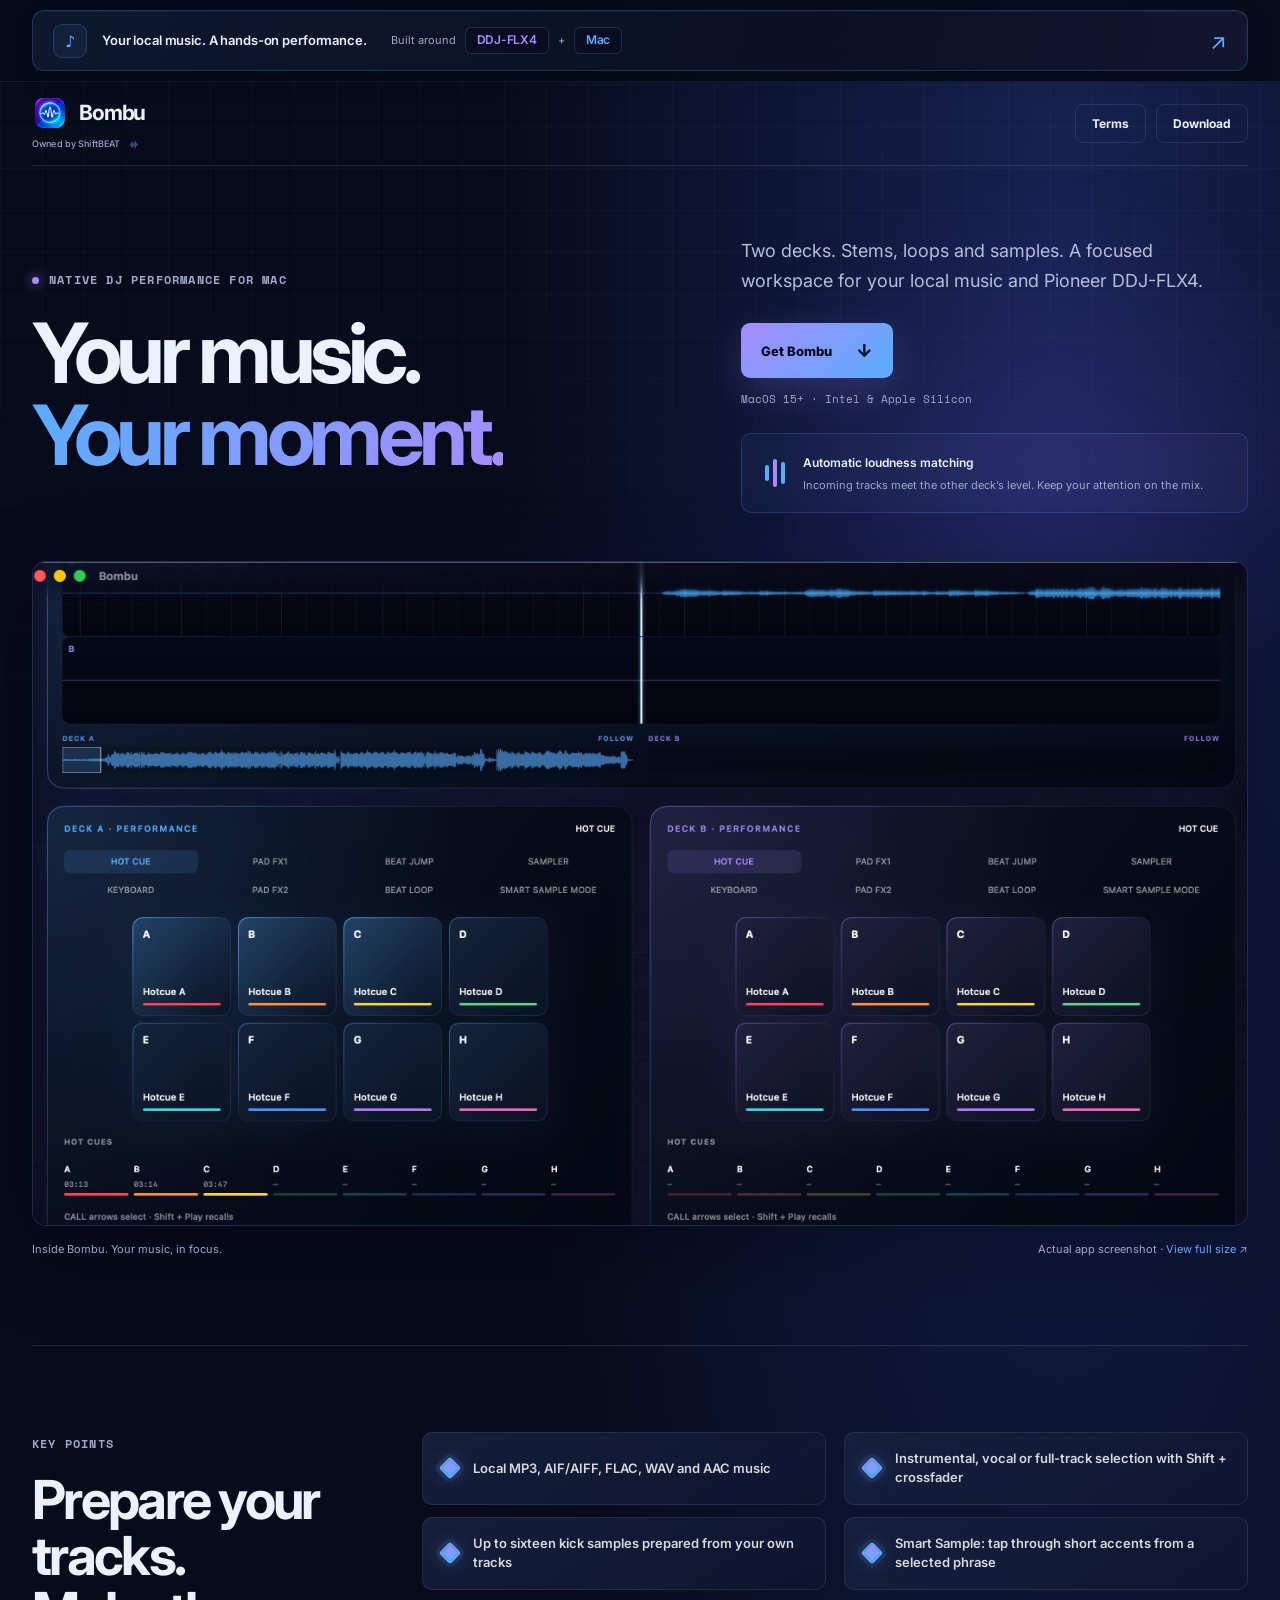
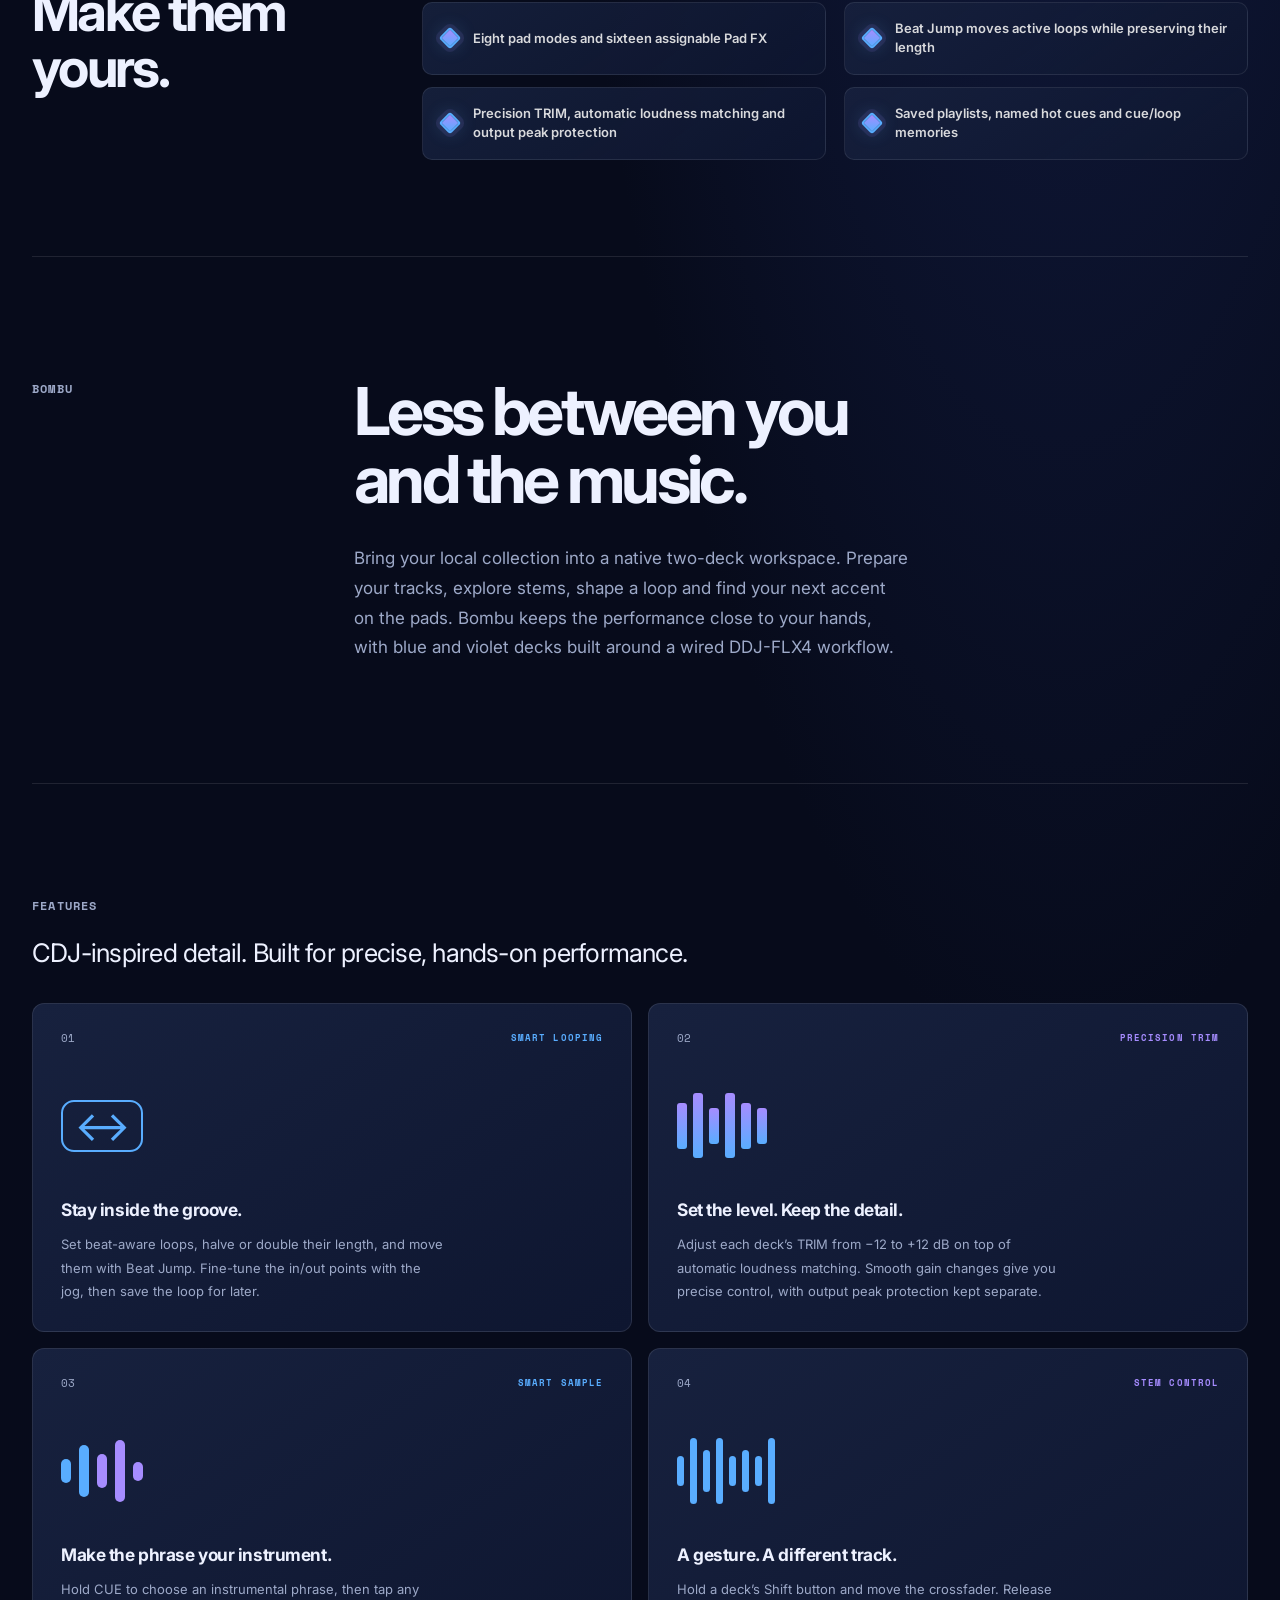
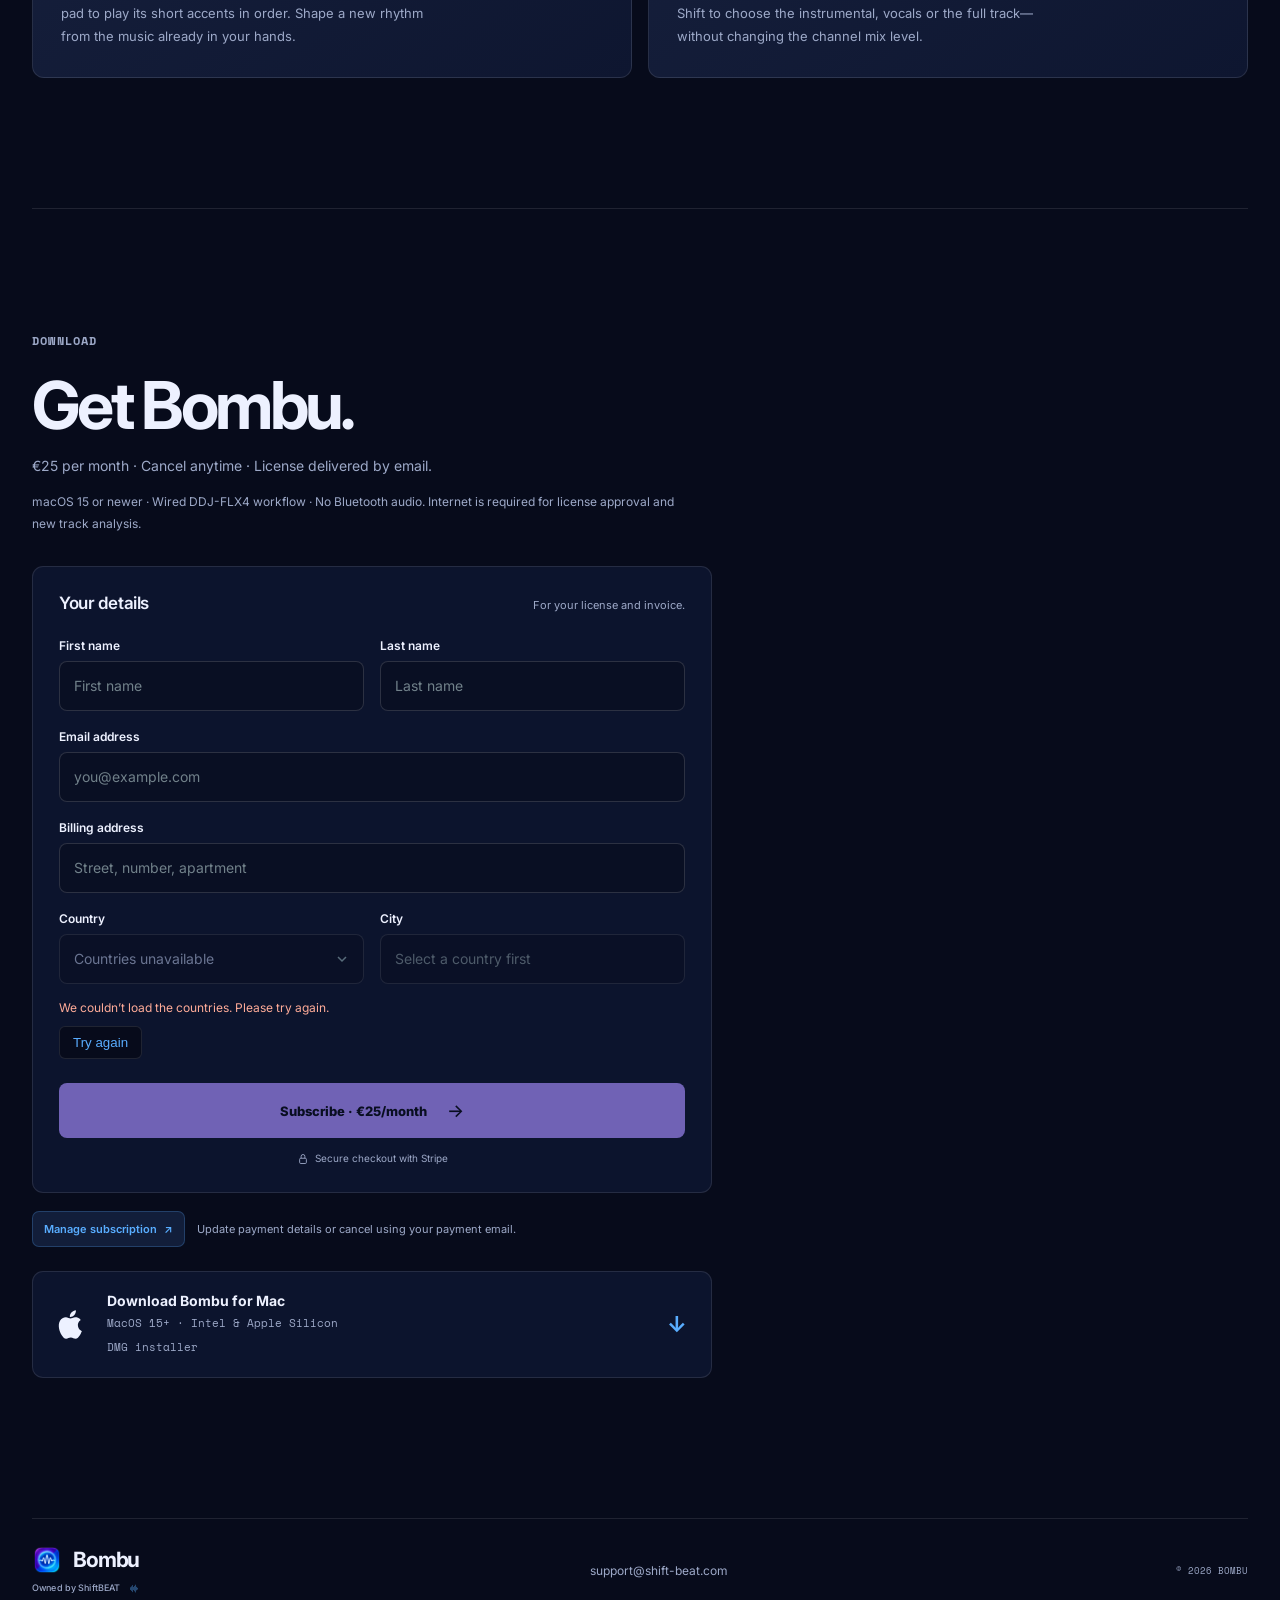
==== commit 68afb4f8: "LTS. V.9. STABLE" ====
--- a/index.html
+++ b/index.html
@@ -3,7 +3,7 @@
   <head>
     <meta charset="UTF-8" />
     <meta name="viewport" content="width=device-width, initial-scale=1.0" />
-    <meta name="description" content="Bombu — a native Mac DJ workspace for local music, two decks, stems, loops, sampler pads and a wired Pioneer DDJ-FLX4 workflow." />
+    <meta name="description" content="Bombu is a native DJ app for macOS 15+. Mix local music with two decks, stems, loops, sampler pads and a wired Pioneer DDJ-FLX4 workflow." />
     <meta name="theme-color" content="#070b1b" />
     <title>Bombu — Native DJ Performance for Mac</title>
     <link rel="icon" type="image/png" sizes="any" href="favicon.png" />
@@ -13,15 +13,16 @@
     <meta property="og:type" content="website" />
     <meta property="og:site_name" content="Bombu" />
     <meta property="og:title" content="Bombu — Your music. Your moment." />
-    <meta property="og:description" content="Two decks. Stems, loops and samples. A focused DJ workspace for your local music and DDJ-FLX4." />
+    <meta property="og:description" content="Bombu is a native DJ app for macOS 15+. Mix local music with two decks, stems, loops, sampler pads and a wired Pioneer DDJ-FLX4 workflow." />
     <meta property="og:url" content="https://bombu.net/" />
-    <meta property="og:image" content="https://bombu.net/assets/social-card.png" />
-    <meta property="og:image:alt" content="Bombu — blue and violet waveform app icon" />
-    <meta name="twitter:card" content="summary" />
+    <meta property="og:image" content="https://bombu.net/assets/bombu-workspace.png" />
+    <meta property="og:image:alt" content="Bombu app with dual waveforms and blue/violet performance pads" />
+    <meta name="twitter:card" content="summary_large_image" />
     <meta name="twitter:title" content="Bombu — Your music. Your moment." />
-    <meta name="twitter:description" content="Two decks, stems, loops and sampler pads. Made for your Mac and your local music." />
-    <meta name="twitter:image" content="https://bombu.net/assets/social-card.png" />
-    <script type="application/ld+json">{"@context": "https://schema.org", "@type": "SoftwareApplication", "name": "Bombu", "url": "https://bombu.net/", "operatingSystem": "macOS 15 or newer", "applicationCategory": "MultimediaApplication", "description": "Bombu \u2014 a native Mac DJ workspace for local music, two decks, stems, loops, sampler pads and a wired Pioneer DDJ-FLX4 workflow.", "offers": {"@type": "Offer", "price": "25", "priceCurrency": "EUR", "description": "Monthly subscription. EUR 25 per month. Cancel anytime."}, "featureList": ["Two-deck DJ performance workspace", "Wired Pioneer DDJ-FLX4 workflow", "Local MP3, AIF/AIFF, FLAC, WAV and AAC music", "Stem preparation and stem-focused controller gestures", "Hot cues, loops, Beat Jump and Pad FX", "Sixteen-sound kick sampler banks", "Saved playlists and prepared local tracks"]}</script>
+    <meta name="twitter:description" content="Bombu is a native DJ app for macOS 15+. Mix local music with two decks, stems, loops, sampler pads and a wired Pioneer DDJ-FLX4 workflow." />
+    <meta name="twitter:image" content="https://bombu.net/assets/bombu-workspace.png" />
+    <script type="application/ld+json">{"@context": "https://schema.org", "@type": "SoftwareApplication", "name": "Bombu", "url": "https://bombu.net/", "operatingSystem": "macOS 15 or newer", "applicationCategory": "MultimediaApplication", "description": "Bombu is a native DJ app for macOS 15+. Mix local music with two decks, stems, loops, sampler pads and a wired Pioneer DDJ-FLX4 workflow.", "offers": {"@type": "Offer", "price": "25", "priceCurrency": "EUR", "description": "Monthly subscription. EUR 25 per month. Cancel anytime."}, "featureList": ["Native two-deck DJ workspace for macOS 15+, Intel and Apple Silicon", "Local MP3, AIF/AIFF, FLAC, WAV/WAVE and AAC audio", "Wired Pioneer DDJ-FLX4 workflow with Shift + crossfader stem selection", "Up to sixteen kick samples from vocal-excluded drums and two selectable banks", "Smart Sample phrase selection and sequential pad-triggered accents", "Eight pad modes and sixteen persistent assignable Pad FX", "Automatic loudness matching and separate master/headphone peak protection", "Saved playlists and named hot cues", "Smart looping: beat-aware lengths, jog-adjustable in/out points and Beat Jump", "Precision deck TRIM from -12 to +12 dB on top of automatic loudness matching", "CDJ-inspired Hot Cue visual feedback"], "@id": "https://bombu.net/#app", "image": "https://bombu.net/assets/bombu-workspace.png", "inLanguage": "en", "publisher": {"@type": "Organization", "name": "ShiftBEAT", "url": "https://shift-beat.com/"}, "screenshot": "https://bombu.net/assets/bombu-workspace.png"}</script>
+    <script type="application/ld+json">{"@context": "https://schema.org", "@type": "WebSite", "@id": "https://bombu.net/#website", "name": "Bombu", "url": "https://bombu.net/", "inLanguage": "en", "description": "Bombu is a native DJ app for macOS 15+. Mix local music with two decks, stems, loops, sampler pads and a wired Pioneer DDJ-FLX4 workflow."}</script>
     <link rel="stylesheet" href="styles.css" />
     <script src="site-config.js" defer></script>
     <script src="app.js" defer></script>
@@ -50,29 +51,23 @@
     <main id="top">
       <section class="hero">
         <div class="hero-copy">
-          <p class="kicker"><span></span> Native DJ performance for Mac</p>
-          <h1>Your music.<br /><em>Your moment.</em></h1>
-          <p class="lead">Two decks. Stems, loops and samples. A focused workspace for your local music and Pioneer DDJ-FLX4.</p>
-          <a class="button" href="#download">Get Bombu <span>↓</span></a>
-          <p class="platforms">macOS 15+ · Intel &amp; Apple Silicon</p>
-        </div>
-        <div class="hero-visual" id="performance" aria-label="Illustrative Bombu performance workspace">
-          <div class="analysis-preview performance-preview">
-            <div class="preview-header"><span class="preview-dots" aria-hidden="true">● ● ●</span><span>BOMBU / PERFORMANCE</span><span class="preview-status">LOCAL MUSIC</span></div>
-            <div class="preview-title"><span>Find your own rhythm.</span><small>Illustrative workspace</small></div>
-            <div class="deck-pair">
-              <div class="deck-card"><div class="deck-caption"><span>DECK A</span><small>128.0 BPM</small></div><div class="deck-orbit" aria-hidden="true"><span>♪</span></div><strong>After Hours</strong><small>02:16 / 05:42</small><div class="mini-wave" aria-hidden="true"></div></div>
-              <div class="deck-card deck-violet"><div class="deck-caption"><span>DECK B</span><small>128.0 BPM</small></div><div class="deck-orbit" aria-hidden="true"><span>♪</span></div><strong>Violet Skies</strong><small>00:48 / 06:15</small><div class="mini-wave" aria-hidden="true"></div></div>
-            </div>
-            <div class="pad-playground">
-              <div class="pad-demo-heading"><span>Explore the pads</span><small>Tap a mode</small></div>
-              <div class="pad-modes" role="group" aria-label="Illustrative pad mode"><button type="button" data-pad-mode="hotcue" aria-pressed="true">Hot cues</button><button type="button" data-pad-mode="loop" aria-pressed="false">Loops</button><button type="button" data-pad-mode="sampler" aria-pressed="false">Sampler</button><button type="button" data-pad-mode="fx" aria-pressed="false">Pad FX</button></div>
-              <div class="demo-pads" aria-hidden="true"><span>A</span><span>B</span><span>C</span><span>D</span><span>E</span><span>F</span><span>G</span><span>H</span></div>
-              <p id="pad-demo-description" aria-live="polite">Eight cue points. Your next move, one touch away.</p>
-            </div>
-            <div class="preview-bottom"><span><i></i> Two decks. One workspace.</span><span>DESIGNED FOR FLX4</span></div>
+          <div class="hero-intro">
+            <p class="kicker"><span></span> Native DJ performance for Mac</p>
+            <h1>Your music.<br /><em>Your moment.</em></h1>
+          </div>
+          <div class="hero-summary">
+            <p class="lead">Two decks. Stems, loops and samples. A focused workspace for your local music and Pioneer DDJ-FLX4.</p>
+            <a class="button" href="#download">Get Bombu <span>↓</span></a>
+            <p class="platforms">MacOS 15+ · Intel &amp; Apple Silicon</p>
+            <div class="hero-highlight"><span class="highlight-icon" aria-hidden="true"><i></i><i></i><i></i></span><div><strong>Automatic loudness matching</strong><p>Incoming tracks meet the other deck’s level. Keep your attention on the mix.</p></div></div>
           </div>
         </div>
+        <figure class="hero-visual app-screenshot" id="performance">
+          <a class="app-screenshot-link" href="assets/bombu-workspace.png" target="_blank" rel="noopener" aria-label="Open the real Bombu app screenshot at full size">
+            <img src="assets/bombu-workspace.png" width="2808" height="1534" alt="The real Bombu Mac app showing blue Deck A and violet Deck B waveforms, performance modes and eight hot-cue pads per deck." fetchpriority="high" decoding="async" />
+          </a>
+          <figcaption><span>Inside Bombu. Your music, in focus.</span><span>Actual app screenshot · <a href="assets/bombu-workspace.png" target="_blank" rel="noopener">View full size ↗</a></span></figcaption>
+        </figure>
       </section>
 
       <section class="key-points reveal" aria-labelledby="key-points-title">
@@ -81,13 +76,14 @@
           <h2 id="key-points-title">Prepare your tracks.<br />Make them yours.</h2>
         </div>
         <ul class="key-points-list">
-          <li>Play MP3, AIF/AIFF, FLAC, WAV and AAC files from local folders</li>
-          <li>Two decks with detailed waveforms and beat grids</li>
-          <li>Prepare stems and use stem-focused controller gestures</li>
-          <li>Hot cues, loops, Beat Jump and tempo-aware controls</li>
-          <li>Build sixteen-sound kick sampler banks from your tracks</li>
-          <li>A wired Pioneer DDJ-FLX4 workflow on Mac</li>
-          <li>Keep your playlists, cues and prepared tracks together</li>
+          <li>Local MP3, AIF/AIFF, FLAC, WAV and AAC music</li>
+          <li>Instrumental, vocal or full-track selection with Shift + crossfader</li>
+          <li>Up to sixteen kick samples prepared from your own tracks</li>
+          <li>Smart Sample: tap through short accents from a selected phrase</li>
+          <li>Eight pad modes and sixteen assignable Pad FX</li>
+          <li>Beat Jump moves active loops while preserving their length</li>
+          <li>Precision TRIM, automatic loudness matching and output peak protection</li>
+          <li>Saved playlists, named hot cues and cue/loop memories</li>
         </ul>
       </section>
 
@@ -104,30 +100,31 @@
       <section class="features" aria-labelledby="features-title">
         <p class="section-label">Features</p>
         <h2 id="features-title" class="sr-only">Bombu features</h2>
+        <p class="features-intro">CDJ-inspired detail. Built for precise, hands-on performance.</p>
         <div class="feature-grid">
           <article class="reveal">
-            <span class="number">01</span>
-            <div class="feature-icon waveform-icon" aria-hidden="true"><i></i><i></i><i></i><i></i><i></i><i></i><i></i></div>
-            <h3>Two decks, in focus</h3>
-            <p>Detailed waveforms, beat grids and a clear blue/violet workspace keep both tracks in view.</p>
+            <div class="feature-topline"><span class="number">01</span><span class="feature-tag">SMART LOOPING</span></div>
+            <div class="feature-icon loop-icon" aria-hidden="true"><span>↔</span></div>
+            <h3>Stay inside the groove.</h3>
+            <p>Set beat-aware loops, halve or double their length, and move them with Beat Jump. Fine-tune the in/out points with the jog, then save the loop for later.</p>
           </article>
           <article class="reveal">
-            <span class="number">02</span>
-            <div class="feature-icon pads-icon" aria-hidden="true"><i></i><i></i><i></i><i></i></div>
-            <h3>Stems with a gesture</h3>
-            <p>Prepare stems locally and choose a stem combination with Bombu’s Shift + crossfader gesture.</p>
+            <div class="feature-topline"><span class="number">02</span><span class="feature-tag">PRECISION TRIM</span></div>
+            <div class="feature-icon level-match-icon" aria-hidden="true"><i></i><i></i><i></i><i></i><i></i><i></i></div>
+            <h3>Set the level. Keep the detail.</h3>
+            <p>Adjust each deck’s TRIM from −12 to +12 dB on top of automatic loudness matching. Smooth gain changes give you precise control, with output peak protection kept separate.</p>
           </article>
           <article class="reveal">
-            <span class="number">03</span>
-            <div class="feature-icon fx-icon" aria-hidden="true">A · B</div>
-            <h3>Make the pads yours</h3>
-            <p>Move between hot cues, loops, samples and Pad FX. Save your assignments for the next session.</p>
+            <div class="feature-topline"><span class="number">03</span><span class="feature-tag">SMART SAMPLE</span></div>
+            <div class="feature-icon smart-sample-icon" aria-hidden="true"><i></i><i></i><i></i><i></i><i></i></div>
+            <h3>Make the phrase your instrument.</h3>
+            <p>Hold CUE to choose an instrumental phrase, then tap any pad to play its short accents in order. Shape a new rhythm from the music already in your hands.</p>
           </article>
           <article class="reveal">
-            <span class="number">04</span>
-            <div class="feature-icon midi-icon" aria-hidden="true"><i></i><i></i><i></i></div>
-            <h3>Your tracks, prepared</h3>
-            <p>Keep local playlists and prepared tracks together. Build sixteen-sound kick banks from your music.</p>
+            <div class="feature-topline"><span class="number">04</span><span class="feature-tag">STEM CONTROL</span></div>
+            <div class="feature-icon waveform-icon" aria-hidden="true"><i></i><i></i><i></i><i></i><i></i><i></i><i></i><i></i></div>
+            <h3>A gesture. A different track.</h3>
+            <p>Hold a deck’s Shift button and move the crossfader. Release Shift to choose the instrumental, vocals or the full track—without changing the channel mix level.</p>
           </article>
         </div>
       </section>
@@ -159,9 +156,9 @@
         <p class="subscription-management"><a data-customer-portal href="https://billing.stripe.com/p/login/cNi9AM5Rm95q5wxa2d28800">Manage subscription <span aria-hidden="true">↗</span></a><span>Update payment details or cancel using your payment email.</span></p>
 
         <div class="download-list">
-          <a class="release-download" data-release-download href="https://github.com/davidparaschiv/shiftbeat-only-web/releases/latest/download/SHIFT.Beat.dmg">
+          <a class="release-download" data-release-download href="https://github.com/davidparaschiv/bombu-only-web/releases/latest/download/Bombu.dmg">
             <svg class="os-icon" viewBox="0 0 24 24" aria-hidden="true"><path d="M16.7 12.8c0-2.7 2.2-4 2.3-4.1-1.3-1.9-3.3-2.1-4-2.1-1.7-.2-3.3 1-4.2 1-.9 0-2.2-1-3.7-1-1.9 0-3.7 1.1-4.7 2.8-2 3.5-.5 8.7 1.4 11.5 1 1.4 2.1 2.9 3.6 2.8 1.4-.1 2-1 3.7-1s2.2 1 3.7 1c1.5 0 2.5-1.4 3.5-2.8 1.1-1.6 1.5-3.2 1.6-3.3-.1 0-3.2-1.2-3.2-4.8ZM13.9 4.8c.8-1 1.4-2.4 1.2-3.8-1.2.1-2.7.8-3.6 1.8-.8.9-1.4 2.3-1.2 3.6 1.4.1 2.8-.7 3.6-1.6Z" /></svg>
-            <span><strong>Download Bombu for Mac</strong><small>macOS 15+ · Intel &amp; Apple Silicon</small><small>DMG installer</small></span>
+            <span><strong>Download Bombu for Mac</strong><small>MacOS 15+ · Intel &amp; Apple Silicon</small><small>DMG installer</small></span>
             <b class="arrow" aria-hidden="true">↓</b>
           </a>
         </div>
--- a/styles.css
+++ b/styles.css
@@ -1,6 +1,6 @@
 @import url('https://fonts.googleapis.com/css2?family=Inter:wght@400;500;600;700;800&family=Space+Mono:wght@400;700&display=swap');
 
-:root { color-scheme: dark; --bg:#070b1b; --panel:#0e1630; --panel-light:#17213e; --text:#edf1ff; --muted:#9da9c8; --line:rgba(255,255,255,.1); --cyan:#59adff; --accent:#a68cff; --green:#a68cff; --width:1180px; --partner-bar-height:82px; }
+:root { color-scheme: dark; --bg:#070b1b; --panel:#0e1630; --panel-light:#17213e; --text:#edf1ff; --muted:#9da9c8; --line:rgba(255,255,255,.1); --cyan:#59adff; --accent:#a68cff; --green:#a68cff; --width:100%; --partner-bar-height:82px; }
 * { box-sizing: border-box; }
 html { max-width:100%; overflow-x:clip; scroll-behavior:smooth; }
 body { max-width:100%; margin:0; padding-top:var(--partner-bar-height); overflow-x:clip; background:var(--bg); color:var(--text); font-family:Inter,system-ui,sans-serif; -webkit-font-smoothing:antialiased; }
@@ -237,3 +237,69 @@
 .brand-ownership .ownership-mark { display:block; width:16px; height:16px; background:var(--cyan); -webkit-mask:url("assets/shiftbeat-mark-white.png") center/contain no-repeat; mask:url("assets/shiftbeat-mark-white.png") center/contain no-repeat; opacity:.95; }
 .brand-ownership:hover { color:var(--text); }
 @media(max-width:560px) { .brand-ownership { font-size:8px; gap:4px; } .brand-ownership .ownership-mark { width:13px; height:13px; } }
+
+/* Fluid page width; real app capture keeps its intrinsic proportions. */
+:root { --page-gutter:clamp(16px,2.5vw,56px); }
+header,main,footer,.partner-bar-inner { width:calc(100% - var(--page-gutter) - var(--page-gutter)); }
+.hero { min-height:0; grid-template-columns:minmax(0,1fr); gap:48px; padding:70px 0 86px; }
+.hero-copy { display:grid; grid-template-columns:minmax(0,1.1fr) minmax(0,.9fr); align-items:center; gap:clamp(36px,7vw,140px); }
+.hero-intro,.hero-summary { min-width:0; }
+.hero-copy h1 { max-width:none; font-size:clamp(58px,6.5vw,112px); }
+.hero-summary .lead { max-width:650px; margin:0 0 28px; }
+.hero-visual.app-screenshot { display:block; width:100%; min-height:0; margin:0; }
+.app-screenshot-link { display:block; overflow:hidden; border:1px solid #718ee63b; border-radius:14px; background:#080d1f; box-shadow:0 24px 90px #0005,0 0 80px #7858ff0d; }
+.app-screenshot img { display:block; width:100%; height:auto; object-fit:contain; }
+.app-screenshot figcaption { display:flex; justify-content:space-between; flex-wrap:wrap; gap:8px 20px; margin-top:15px; color:var(--muted); font-size:11px; line-height:1.6; }
+.app-screenshot figcaption a { color:var(--cyan); }
+.app-screenshot figcaption a:hover { text-decoration:underline; }
+@media(min-width:1800px) { .key-points-list { grid-template-columns:repeat(3,minmax(0,1fr)); } }
+@media(max-width:900px) {
+ .hero { padding-top:52px; gap:36px; }
+ .hero-copy { grid-template-columns:minmax(0,1fr); gap:26px; }
+ .hero-copy h1 { font-size:clamp(54px,9vw,84px); }
+ .hero-summary .lead { max-width:650px; margin-bottom:24px; }
+}
+@media(max-width:560px) {
+ .hero { padding:48px 0 56px; gap:30px; }
+ .hero-copy { gap:24px; }
+ .hero-copy h1 { font-size:clamp(46px,14vw,58px); }
+ .hero-copy .kicker { font-size:10px; margin-bottom:22px; }
+ .app-screenshot-link { border-radius:8px; }
+ .app-screenshot figcaption { margin-top:11px; font-size:10px; }
+}
+
+/* Feature cards highlight Bombu's specific performance controls. */
+.feature-grid { grid-template-columns:repeat(4,minmax(0,1fr)); gap:16px; }
+.feature-grid article { min-width:0; padding:28px; }
+.feature-topline { display:flex; justify-content:space-between; align-items:center; gap:12px; }
+.feature-tag { color:var(--blue); font:700 9px/1.4 'Space Mono',monospace; letter-spacing:.12em; }
+.feature-grid article:nth-child(2n) .feature-tag { color:var(--violet); }
+.feature-grid h3 { font-size:clamp(17px,1.35vw,22px); line-height:1.3; text-wrap:pretty; }
+.feature-grid p { max-width:48ch; font-size:13px; line-height:1.8; text-wrap:pretty; }
+.sample-bank-icon { display:grid; grid-template-columns:repeat(4,14px); gap:5px; align-content:center; }
+.sample-bank-icon i { width:14px; height:14px; border:1px solid #a68cff80; border-radius:3px; background:linear-gradient(145deg,#a68cff55,#59adff25); }
+.smart-sample-icon { display:flex; align-items:center; gap:8px; }
+.smart-sample-icon i { width:10px; height:24px; border-radius:5px; background:var(--blue); }
+.smart-sample-icon i:nth-child(2) { height:52px; }
+.smart-sample-icon i:nth-child(3) { height:34px; background:var(--violet); }
+.smart-sample-icon i:nth-child(4) { height:62px; background:var(--violet); }
+.smart-sample-icon i:nth-child(5) { height:19px; background:var(--violet); }
+.loop-icon { display:flex; align-items:center; }
+.loop-icon span { display:grid; place-items:center; width:82px; height:52px; border:2px solid var(--blue); border-radius:13px; color:var(--blue); font-size:42px; line-height:1; }
+.level-match-icon { display:flex; align-items:center; gap:6px; }
+.level-match-icon i { width:10px; height:46px; border-radius:3px; background:linear-gradient(to top,var(--blue),var(--violet)); }
+.level-match-icon i:nth-child(2n) { height:65px; }
+.level-match-icon i:nth-child(3n) { height:36px; }
+@media(max-width:1000px) { .feature-grid { grid-template-columns:repeat(2,minmax(0,1fr)); } }
+@media(max-width:560px) { .feature-grid { grid-template-columns:minmax(0,1fr); } .feature-grid article { padding:24px; } }
+
+.features-intro { max-width:760px; margin:-16px 0 32px; color:var(--text); font-size:clamp(19px,2vw,28px); line-height:1.45; letter-spacing:-.03em; text-wrap:pretty; }
+.hero-highlight { display:flex; align-items:center; gap:14px; max-width:550px; margin-top:28px; padding:17px 19px; border:1px solid #59adff30; border-radius:10px; background:linear-gradient(120deg,#59adff0d,#a68cff0c); }
+.hero-highlight strong { color:var(--text); font-size:12px; font-weight:600; }
+.hero-highlight p { margin:5px 0 0; color:var(--muted); font-size:11px; line-height:1.7; text-wrap:pretty; }
+.highlight-icon { display:flex; flex:0 0 28px; align-items:center; justify-content:center; gap:4px; height:30px; }
+.highlight-icon i { width:4px; height:16px; border-radius:2px; background:var(--blue); }
+.highlight-icon i:nth-child(2) { height:28px; background:var(--violet); }
+.highlight-icon i:nth-child(3) { height:22px; }
+@media(min-width:1001px) and (max-width:1300px) { .feature-grid { grid-template-columns:repeat(2,minmax(0,1fr)); } }
+@media(max-width:560px) { .hero-highlight { padding:15px; gap:12px; margin-top:24px; } }
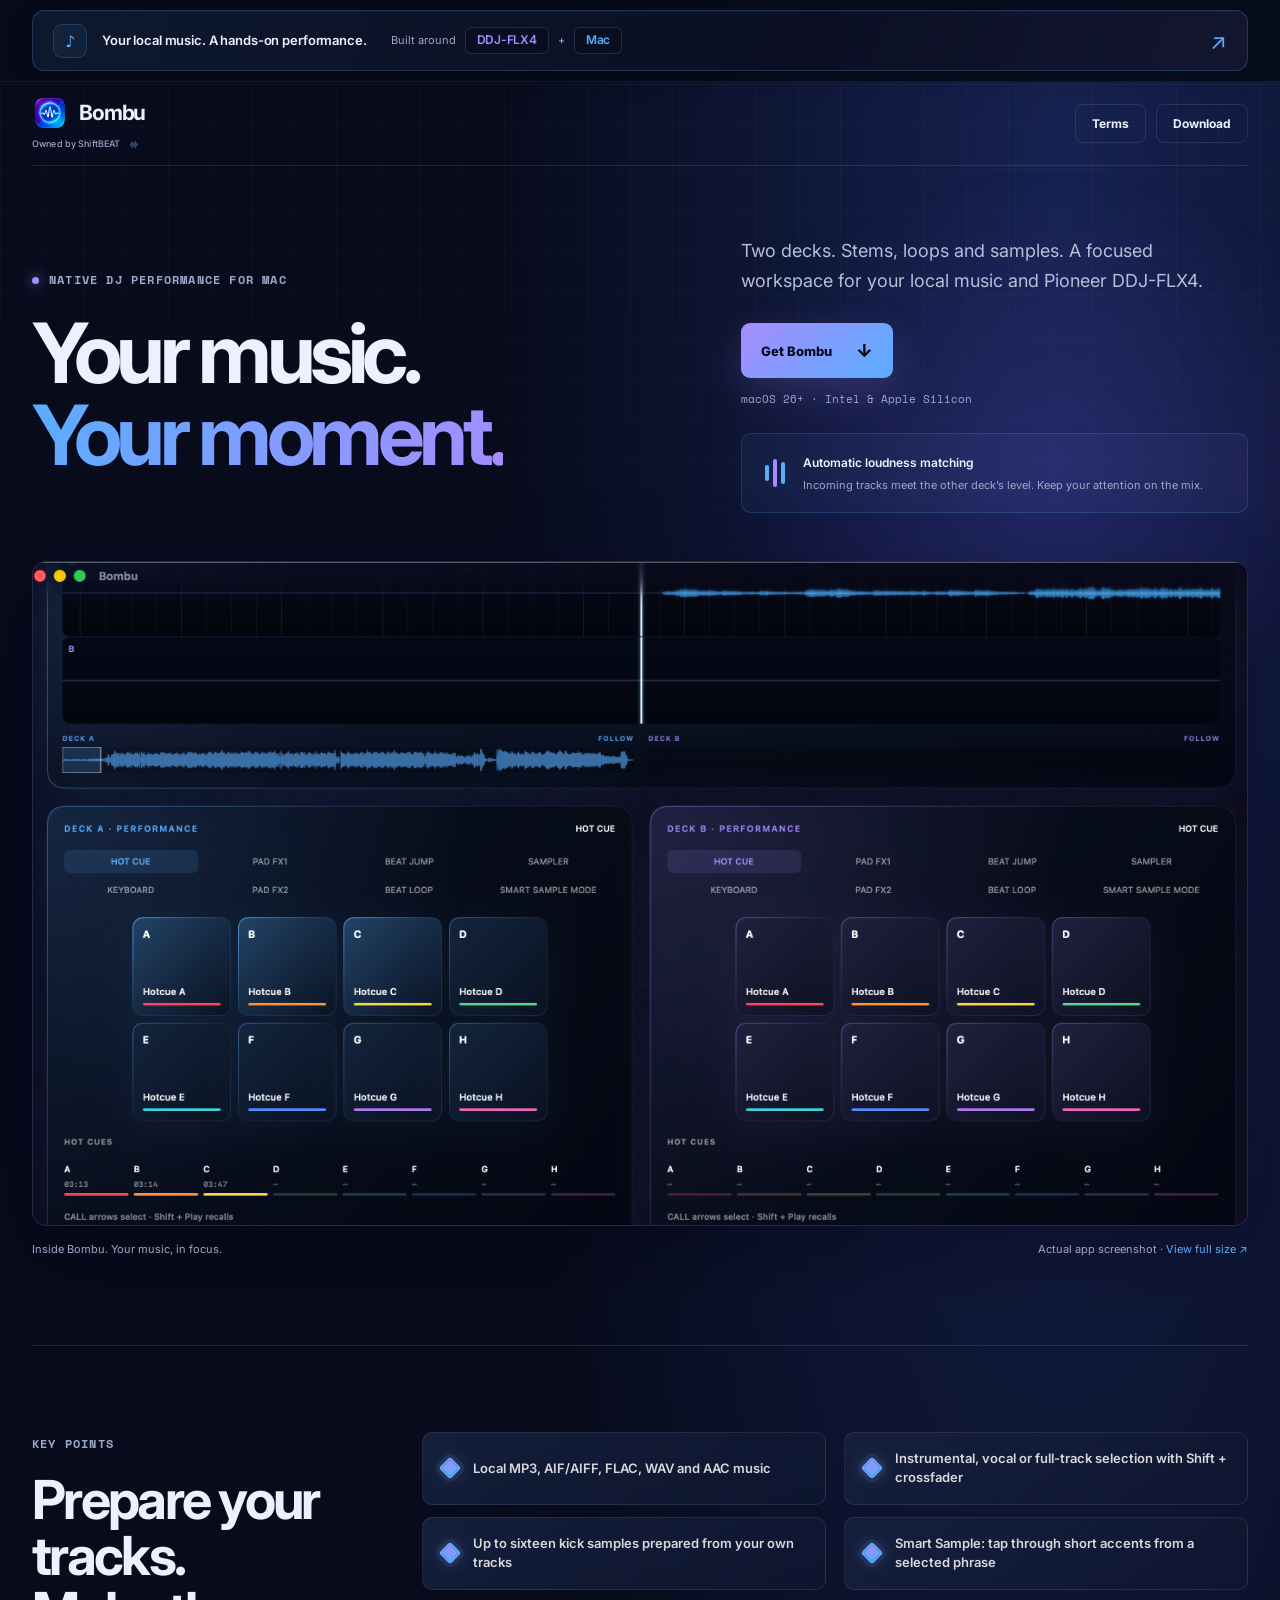
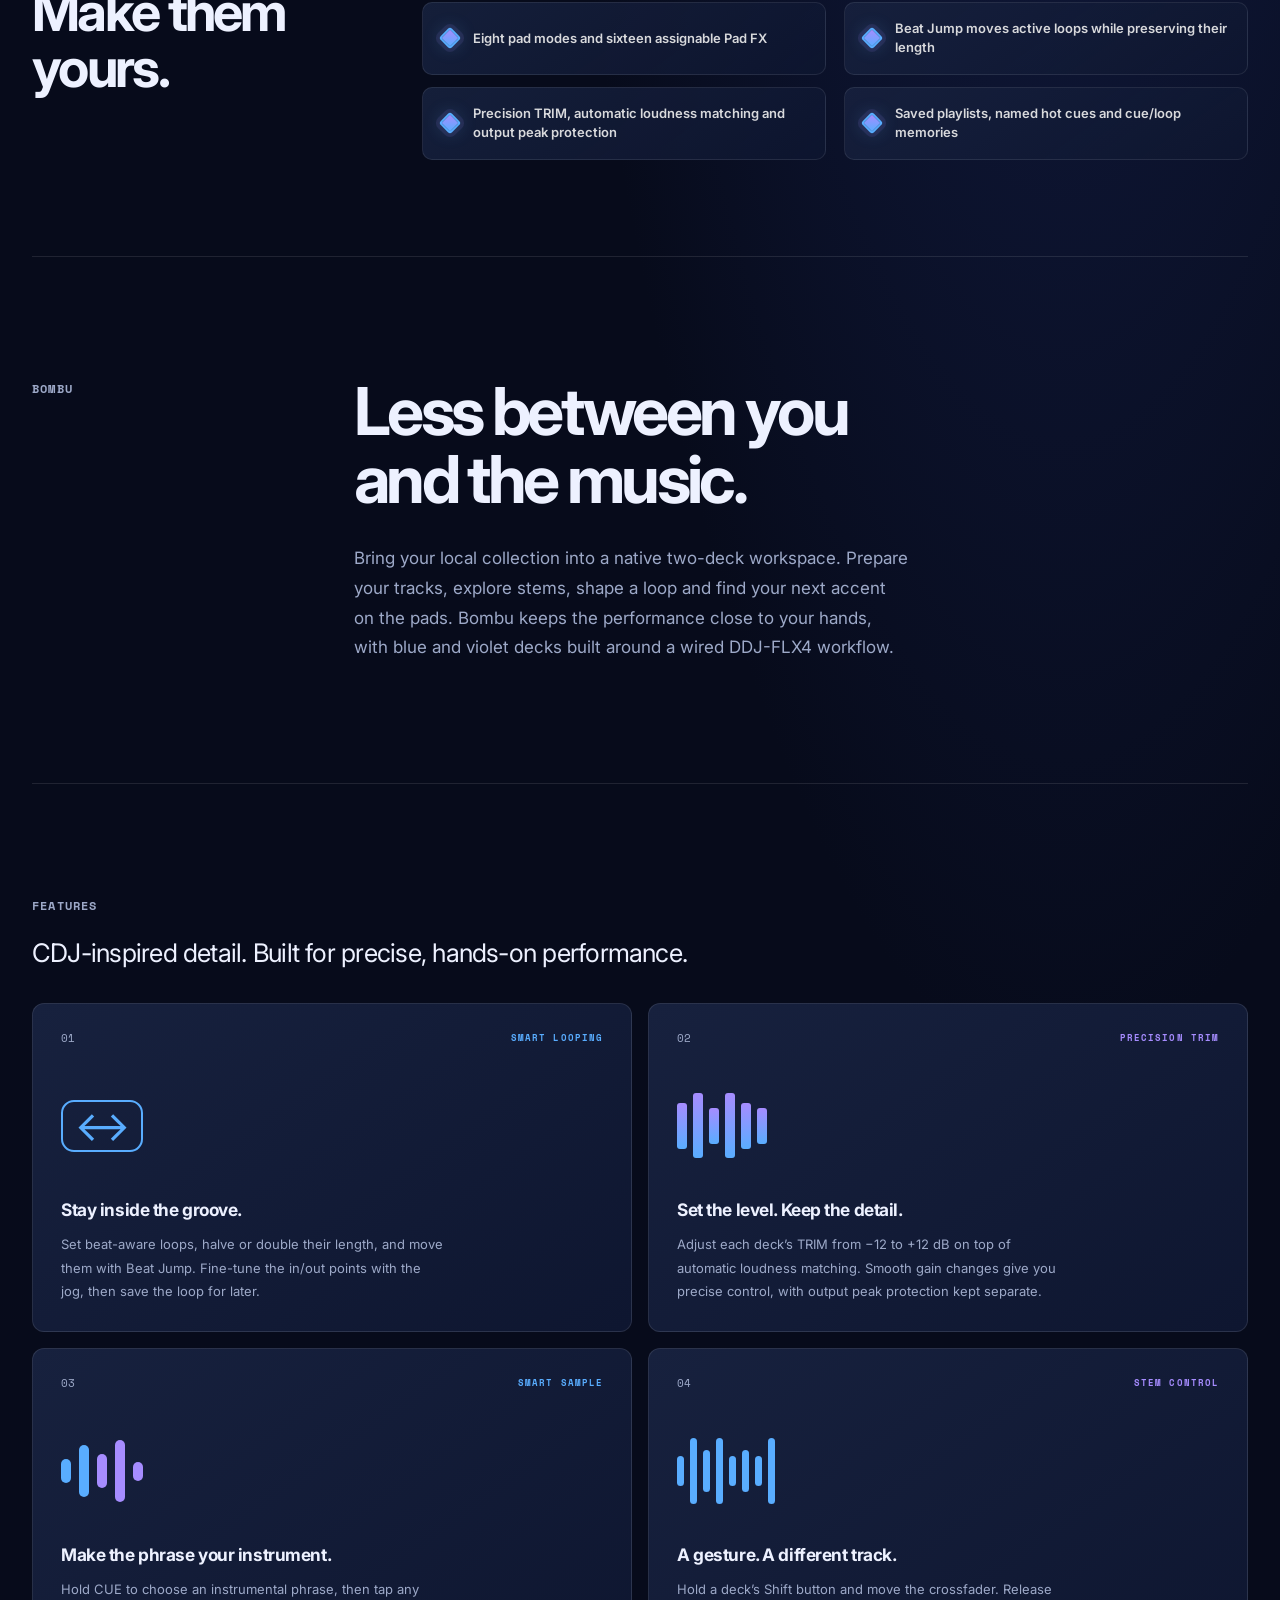
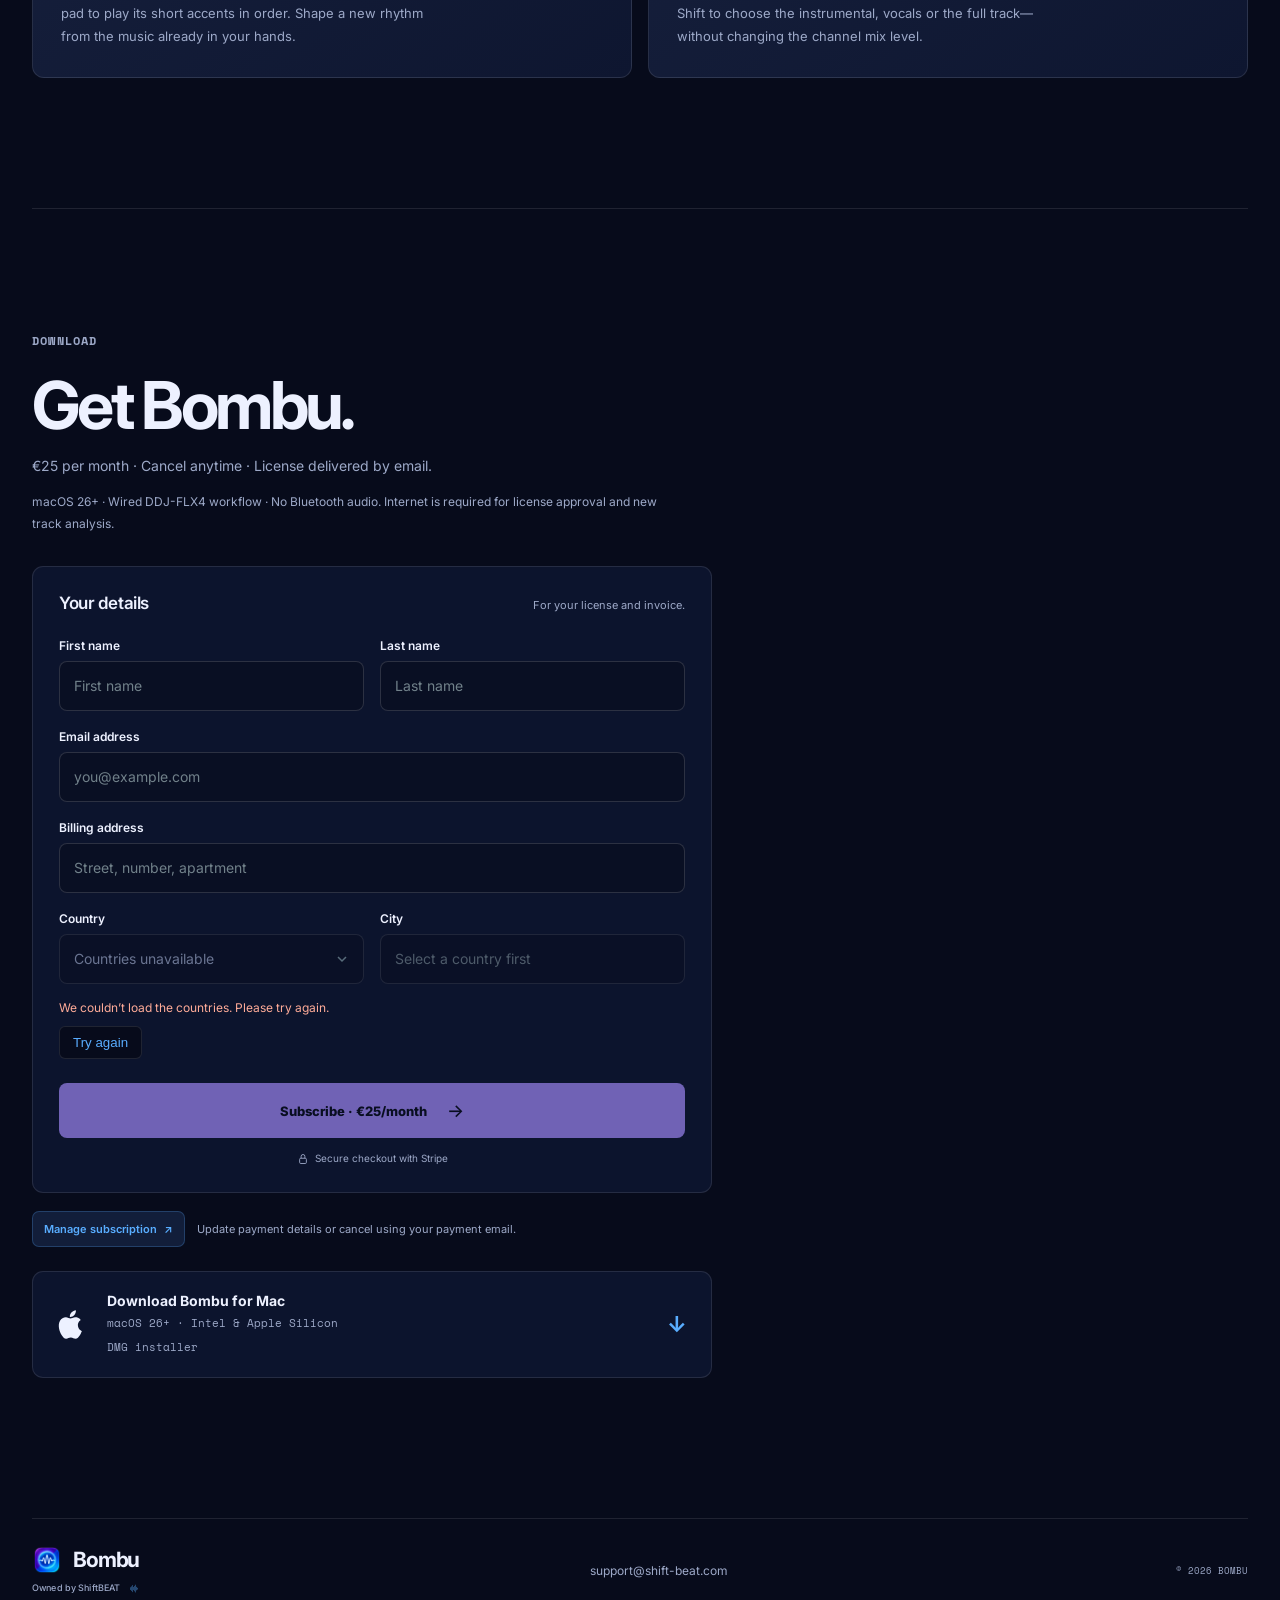
==== commit 9a4ced63: "LTS. V.9. STABLE" ====
--- a/index.html
+++ b/index.html
@@ -3,7 +3,7 @@
   <head>
     <meta charset="UTF-8" />
     <meta name="viewport" content="width=device-width, initial-scale=1.0" />
-    <meta name="description" content="Bombu is a native DJ app for macOS 15+. Mix local music with two decks, stems, loops, sampler pads and a wired Pioneer DDJ-FLX4 workflow." />
+    <meta name="description" content="Bombu is a native DJ app for macOS 26+. Mix local music with two decks, stems, loops, sampler pads and a wired Pioneer DDJ-FLX4 workflow." />
     <meta name="theme-color" content="#070b1b" />
     <title>Bombu — Native DJ Performance for Mac</title>
     <link rel="icon" type="image/png" sizes="any" href="favicon.png" />
@@ -13,16 +13,16 @@
     <meta property="og:type" content="website" />
     <meta property="og:site_name" content="Bombu" />
     <meta property="og:title" content="Bombu — Your music. Your moment." />
-    <meta property="og:description" content="Bombu is a native DJ app for macOS 15+. Mix local music with two decks, stems, loops, sampler pads and a wired Pioneer DDJ-FLX4 workflow." />
+    <meta property="og:description" content="Bombu is a native DJ app for macOS 26+. Mix local music with two decks, stems, loops, sampler pads and a wired Pioneer DDJ-FLX4 workflow." />
     <meta property="og:url" content="https://bombu.net/" />
     <meta property="og:image" content="https://bombu.net/assets/bombu-workspace.png" />
     <meta property="og:image:alt" content="Bombu app with dual waveforms and blue/violet performance pads" />
     <meta name="twitter:card" content="summary_large_image" />
     <meta name="twitter:title" content="Bombu — Your music. Your moment." />
-    <meta name="twitter:description" content="Bombu is a native DJ app for macOS 15+. Mix local music with two decks, stems, loops, sampler pads and a wired Pioneer DDJ-FLX4 workflow." />
+    <meta name="twitter:description" content="Bombu is a native DJ app for macOS 26+. Mix local music with two decks, stems, loops, sampler pads and a wired Pioneer DDJ-FLX4 workflow." />
     <meta name="twitter:image" content="https://bombu.net/assets/bombu-workspace.png" />
-    <script type="application/ld+json">{"@context": "https://schema.org", "@type": "SoftwareApplication", "name": "Bombu", "url": "https://bombu.net/", "operatingSystem": "macOS 15 or newer", "applicationCategory": "MultimediaApplication", "description": "Bombu is a native DJ app for macOS 15+. Mix local music with two decks, stems, loops, sampler pads and a wired Pioneer DDJ-FLX4 workflow.", "offers": {"@type": "Offer", "price": "25", "priceCurrency": "EUR", "description": "Monthly subscription. EUR 25 per month. Cancel anytime."}, "featureList": ["Native two-deck DJ workspace for macOS 15+, Intel and Apple Silicon", "Local MP3, AIF/AIFF, FLAC, WAV/WAVE and AAC audio", "Wired Pioneer DDJ-FLX4 workflow with Shift + crossfader stem selection", "Up to sixteen kick samples from vocal-excluded drums and two selectable banks", "Smart Sample phrase selection and sequential pad-triggered accents", "Eight pad modes and sixteen persistent assignable Pad FX", "Automatic loudness matching and separate master/headphone peak protection", "Saved playlists and named hot cues", "Smart looping: beat-aware lengths, jog-adjustable in/out points and Beat Jump", "Precision deck TRIM from -12 to +12 dB on top of automatic loudness matching", "CDJ-inspired Hot Cue visual feedback"], "@id": "https://bombu.net/#app", "image": "https://bombu.net/assets/bombu-workspace.png", "inLanguage": "en", "publisher": {"@type": "Organization", "name": "ShiftBEAT", "url": "https://shift-beat.com/"}, "screenshot": "https://bombu.net/assets/bombu-workspace.png"}</script>
-    <script type="application/ld+json">{"@context": "https://schema.org", "@type": "WebSite", "@id": "https://bombu.net/#website", "name": "Bombu", "url": "https://bombu.net/", "inLanguage": "en", "description": "Bombu is a native DJ app for macOS 15+. Mix local music with two decks, stems, loops, sampler pads and a wired Pioneer DDJ-FLX4 workflow."}</script>
+    <script type="application/ld+json">{"@context": "https://schema.org", "@type": "SoftwareApplication", "name": "Bombu", "url": "https://bombu.net/", "operatingSystem": "macOS 26+", "applicationCategory": "MultimediaApplication", "description": "Bombu is a native DJ app for macOS 26+. Mix local music with two decks, stems, loops, sampler pads and a wired Pioneer DDJ-FLX4 workflow.", "offers": {"@type": "Offer", "price": "25", "priceCurrency": "EUR", "description": "Monthly subscription. EUR 25 per month. Cancel anytime."}, "featureList": ["Native two-deck DJ workspace for macOS 26+, Intel and Apple Silicon", "Local MP3, AIF/AIFF, FLAC, WAV/WAVE and AAC audio", "Wired Pioneer DDJ-FLX4 workflow with Shift + crossfader stem selection", "Up to sixteen kick samples from vocal-excluded drums and two selectable banks", "Smart Sample phrase selection and sequential pad-triggered accents", "Eight pad modes and sixteen persistent assignable Pad FX", "Automatic loudness matching and separate master/headphone peak protection", "Saved playlists and named hot cues", "Smart looping: beat-aware lengths, jog-adjustable in/out points and Beat Jump", "Precision deck TRIM from -12 to +12 dB on top of automatic loudness matching", "CDJ-inspired Hot Cue visual feedback"], "@id": "https://bombu.net/#app", "image": "https://bombu.net/assets/bombu-workspace.png", "inLanguage": "en", "publisher": {"@type": "Organization", "name": "ShiftBEAT", "url": "https://shift-beat.com/"}, "screenshot": "https://bombu.net/assets/bombu-workspace.png"}</script>
+    <script type="application/ld+json">{"@context": "https://schema.org", "@type": "WebSite", "@id": "https://bombu.net/#website", "name": "Bombu", "url": "https://bombu.net/", "inLanguage": "en", "description": "Bombu is a native DJ app for macOS 26+. Mix local music with two decks, stems, loops, sampler pads and a wired Pioneer DDJ-FLX4 workflow."}</script>
     <link rel="stylesheet" href="styles.css" />
     <script src="site-config.js" defer></script>
     <script src="app.js" defer></script>
@@ -58,7 +58,7 @@
           <div class="hero-summary">
             <p class="lead">Two decks. Stems, loops and samples. A focused workspace for your local music and Pioneer DDJ-FLX4.</p>
             <a class="button" href="#download">Get Bombu <span>↓</span></a>
-            <p class="platforms">MacOS 15+ · Intel &amp; Apple Silicon</p>
+            <p class="platforms">macOS 26+ · Intel &amp; Apple Silicon</p>
             <div class="hero-highlight"><span class="highlight-icon" aria-hidden="true"><i></i><i></i><i></i></span><div><strong>Automatic loudness matching</strong><p>Incoming tracks meet the other deck’s level. Keep your attention on the mix.</p></div></div>
           </div>
         </div>
@@ -133,7 +133,7 @@
         <p class="section-label">Download</p>
         <h2 id="download-title">Get Bombu.</h2>
         <p class="download-note">€25 per month · Cancel anytime · License delivered by email.</p>
-        <p class="compatibility-note">macOS 15 or newer · Wired DDJ-FLX4 workflow · No Bluetooth audio. Internet is required for license approval and new track analysis.</p>
+        <p class="compatibility-note">macOS 26+ · Wired DDJ-FLX4 workflow · No Bluetooth audio. Internet is required for license approval and new track analysis.</p>
 
         <form class="purchase-form" id="purchase-form" novalidate>
           <div class="billing-heading"><h3>Your details</h3><p>For your license and invoice.</p></div>
@@ -158,7 +158,7 @@
         <div class="download-list">
           <a class="release-download" data-release-download href="https://github.com/davidparaschiv/bombu-only-web/releases/latest/download/Bombu.dmg">
             <svg class="os-icon" viewBox="0 0 24 24" aria-hidden="true"><path d="M16.7 12.8c0-2.7 2.2-4 2.3-4.1-1.3-1.9-3.3-2.1-4-2.1-1.7-.2-3.3 1-4.2 1-.9 0-2.2-1-3.7-1-1.9 0-3.7 1.1-4.7 2.8-2 3.5-.5 8.7 1.4 11.5 1 1.4 2.1 2.9 3.6 2.8 1.4-.1 2-1 3.7-1s2.2 1 3.7 1c1.5 0 2.5-1.4 3.5-2.8 1.1-1.6 1.5-3.2 1.6-3.3-.1 0-3.2-1.2-3.2-4.8ZM13.9 4.8c.8-1 1.4-2.4 1.2-3.8-1.2.1-2.7.8-3.6 1.8-.8.9-1.4 2.3-1.2 3.6 1.4.1 2.8-.7 3.6-1.6Z" /></svg>
-            <span><strong>Download Bombu for Mac</strong><small>MacOS 15+ · Intel &amp; Apple Silicon</small><small>DMG installer</small></span>
+            <span><strong>Download Bombu for Mac</strong><small>macOS 26+ · Intel &amp; Apple Silicon</small><small>DMG installer</small></span>
             <b class="arrow" aria-hidden="true">↓</b>
           </a>
         </div>
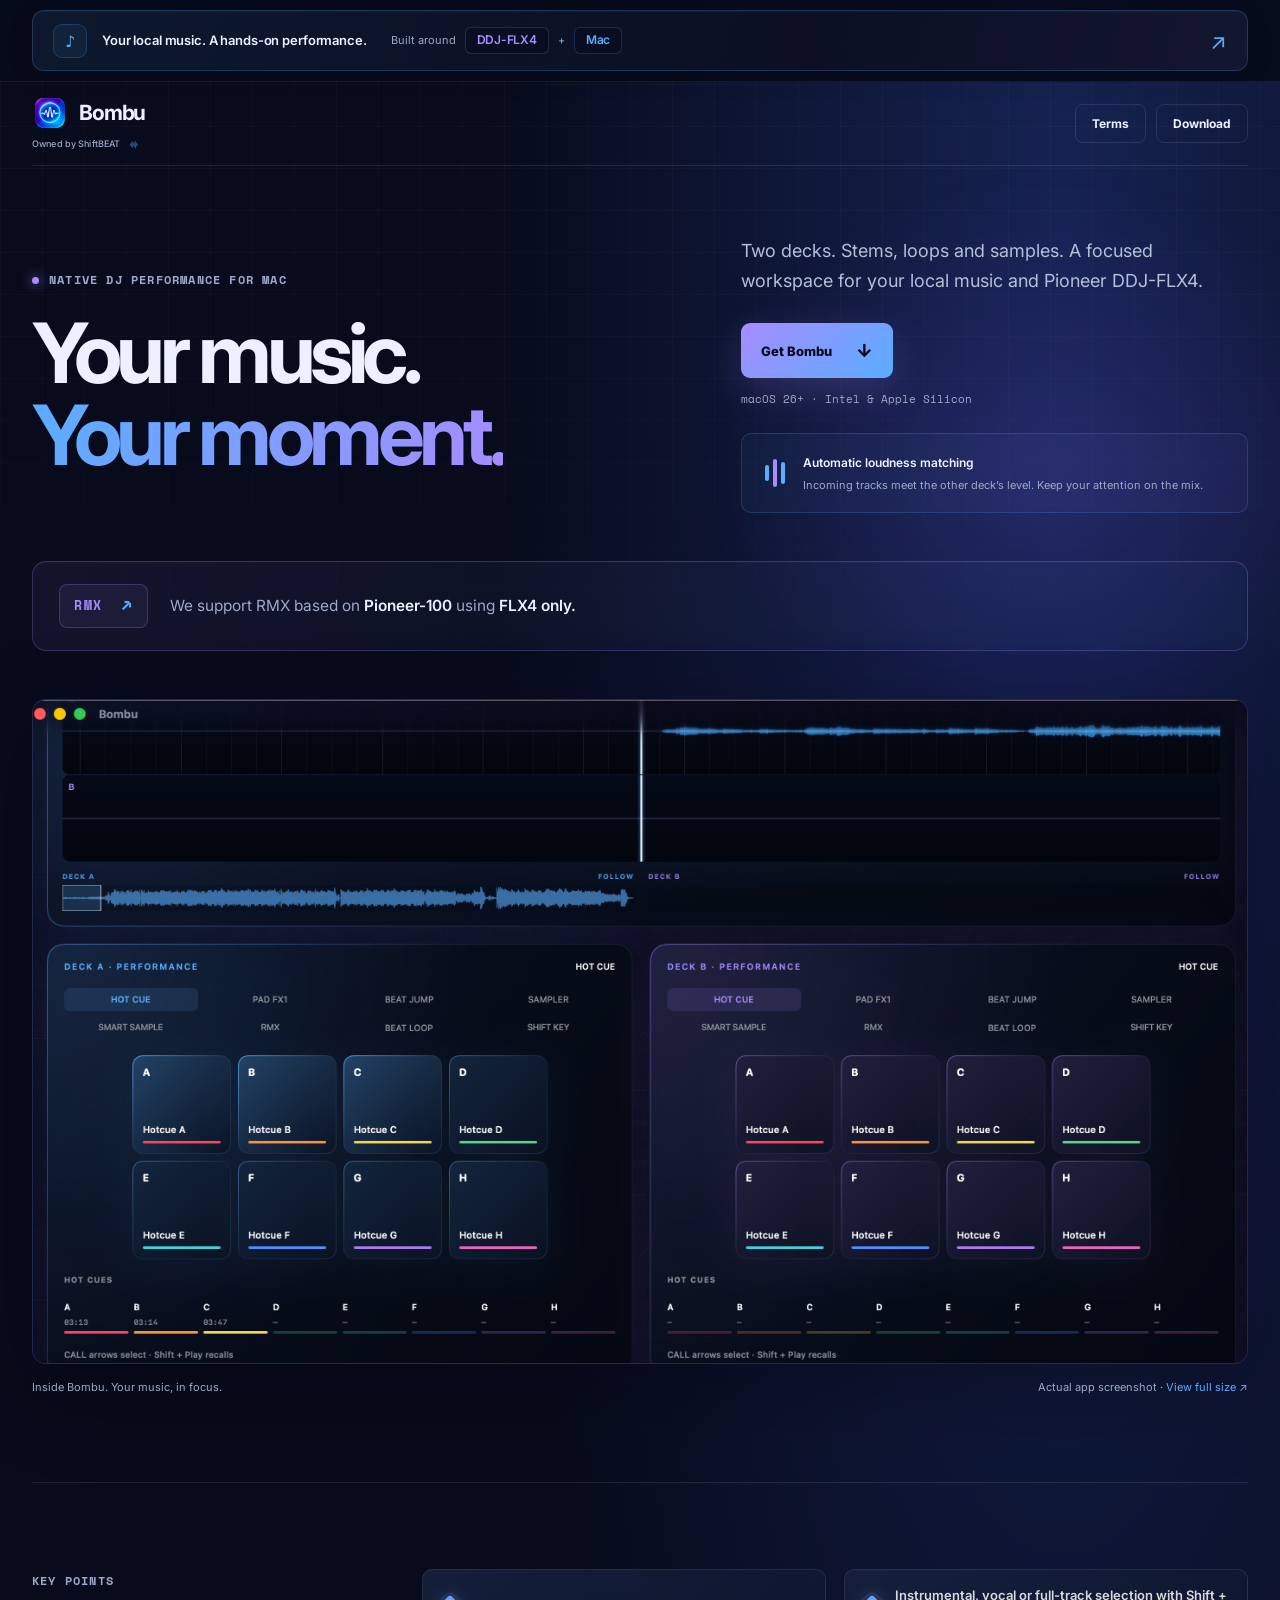
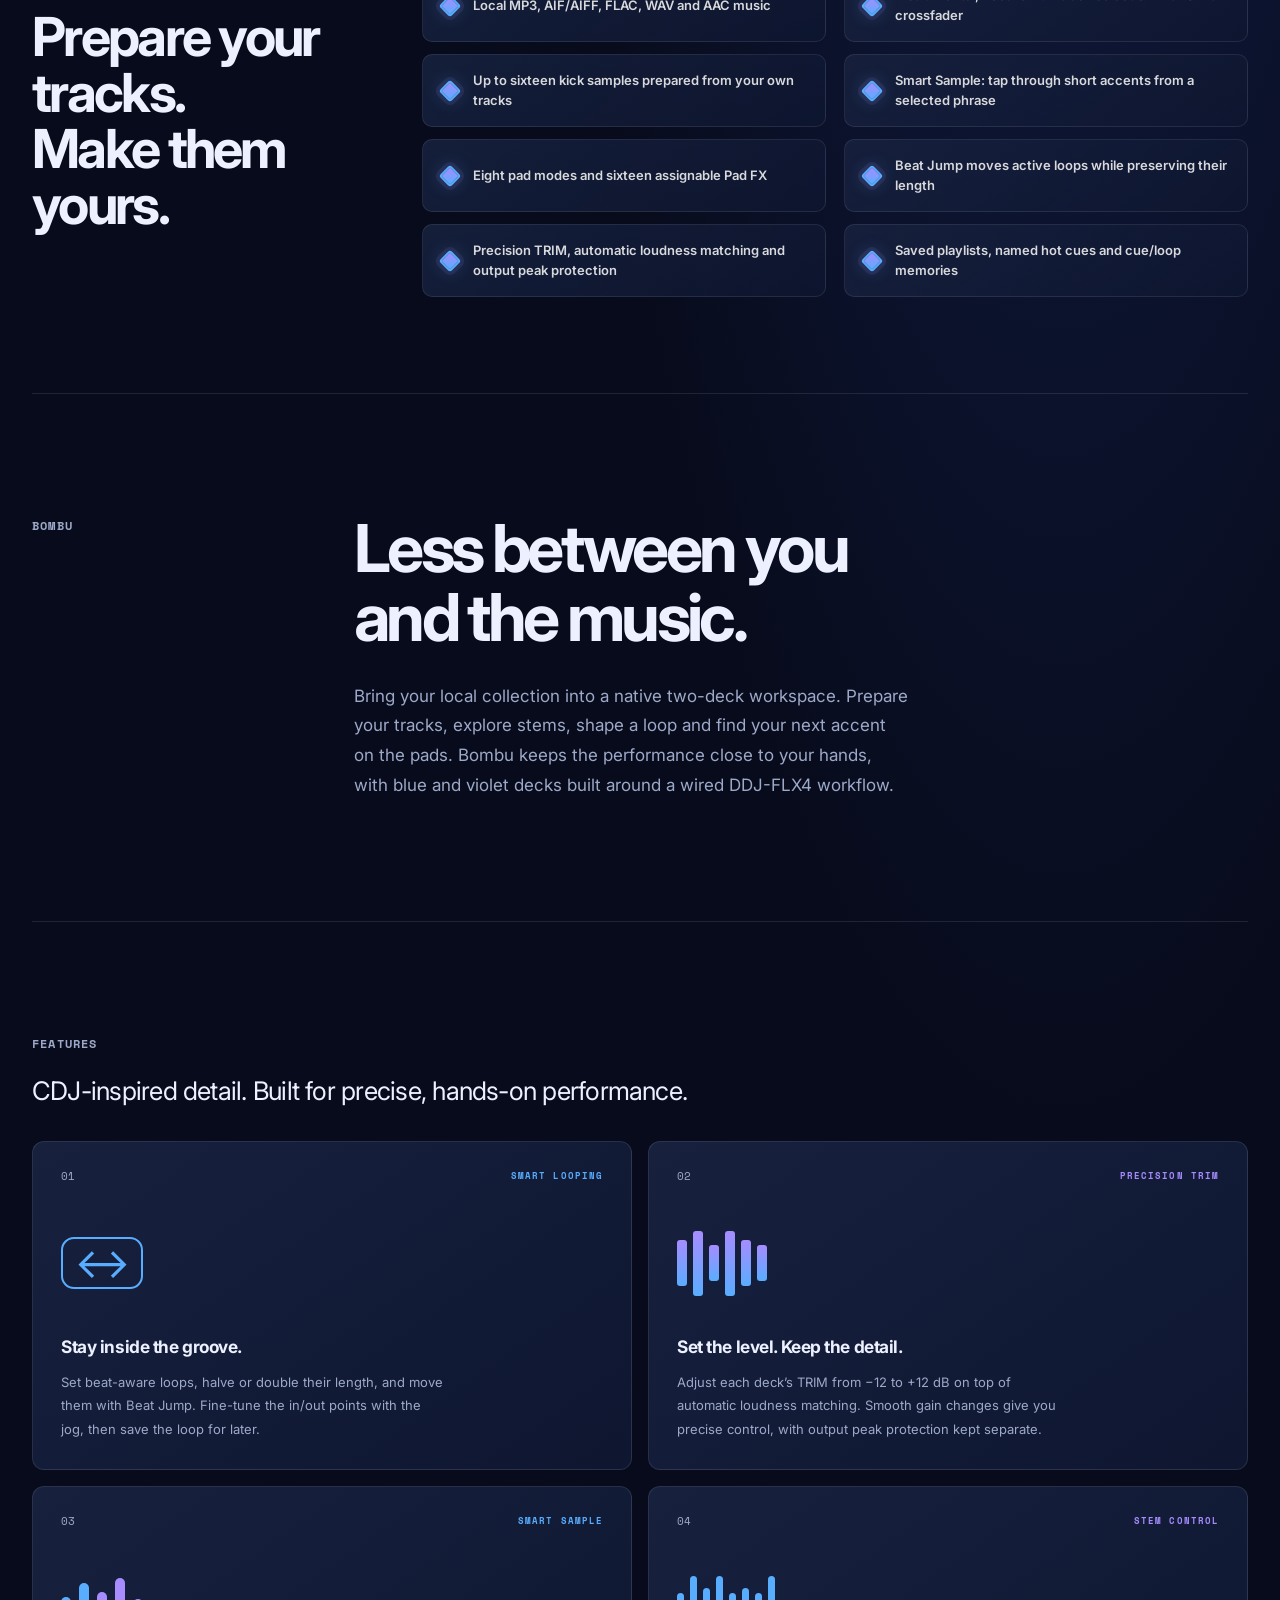
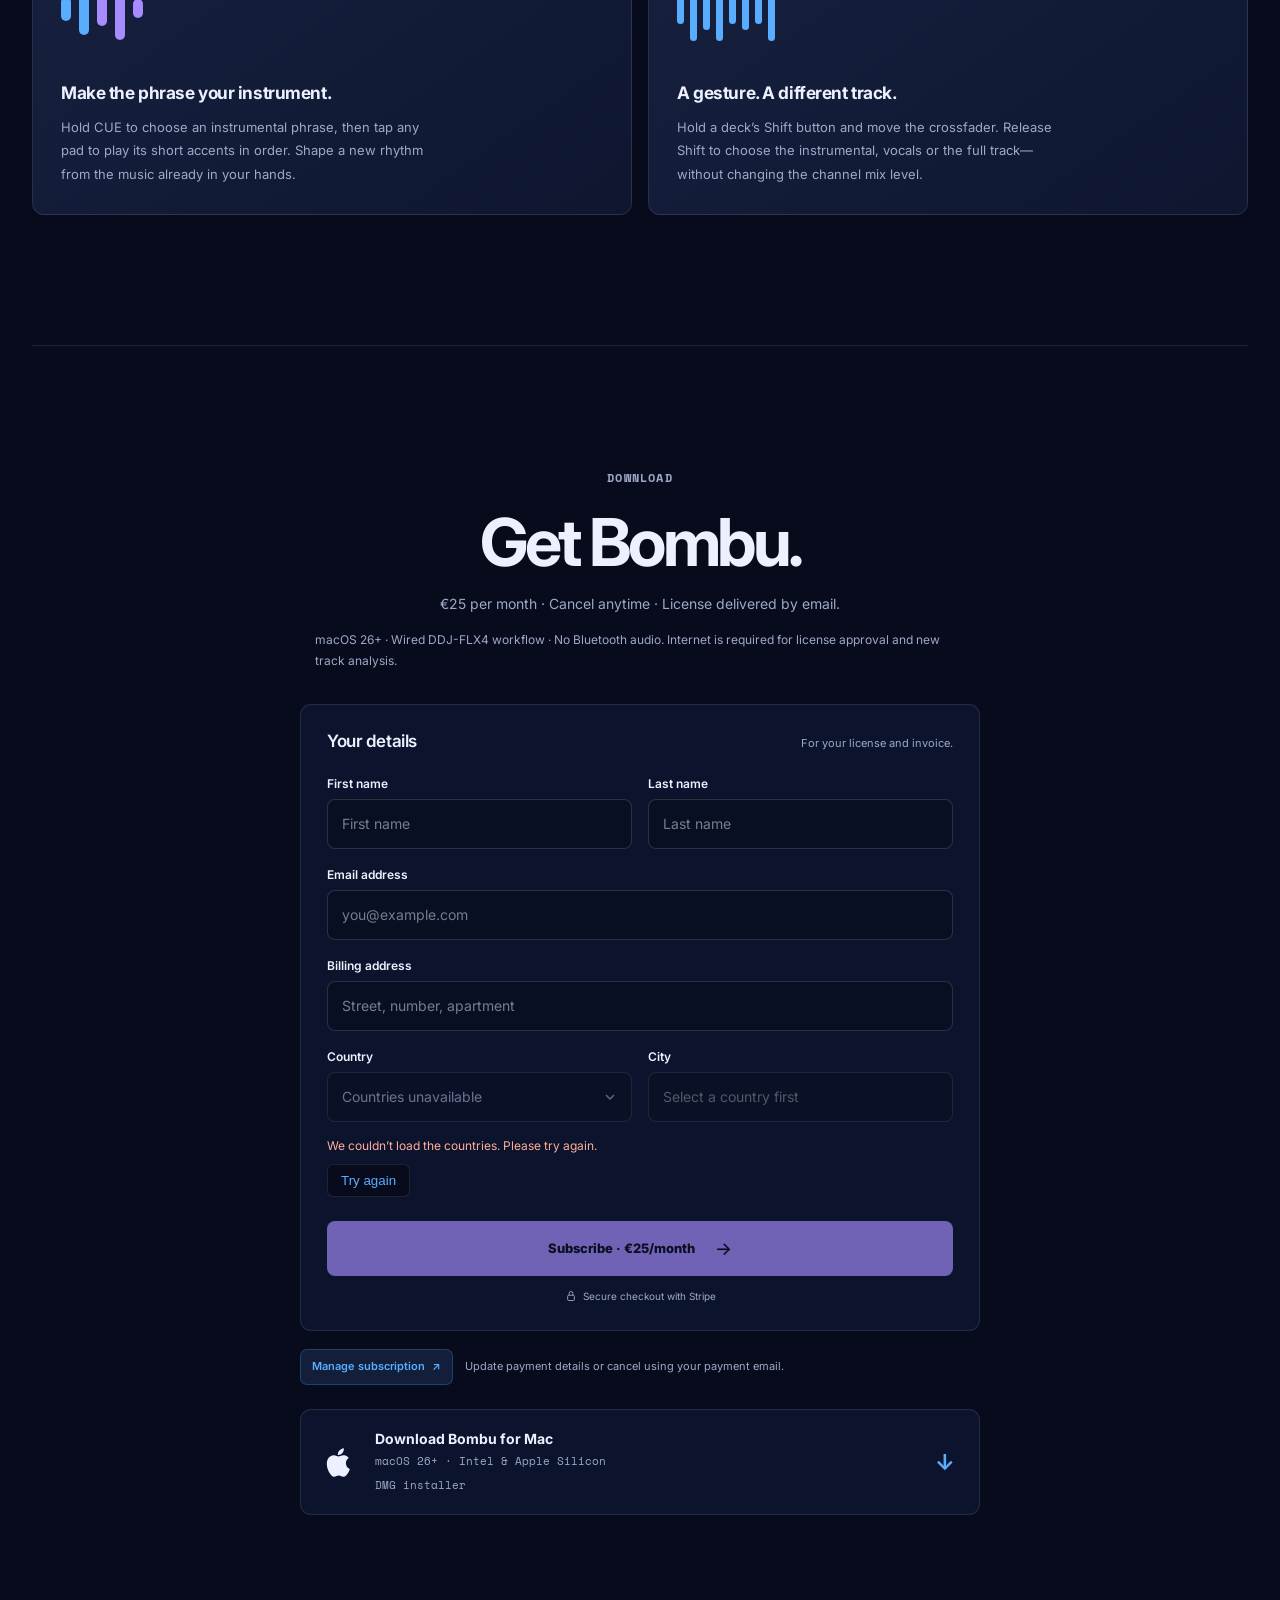
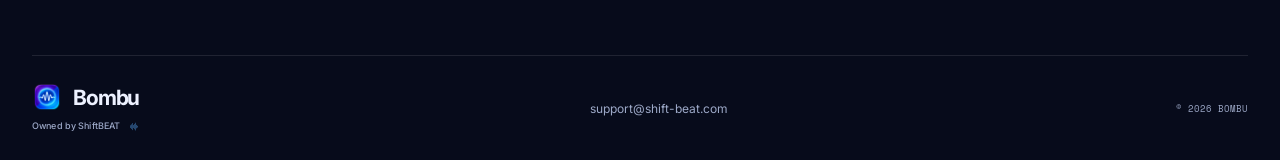
==== commit 5fb76afb: "Add styled RMX support callout near homepage top" ====
--- a/index.html
+++ b/index.html
@@ -62,6 +62,10 @@
             <div class="hero-highlight"><span class="highlight-icon" aria-hidden="true"><i></i><i></i><i></i></span><div><strong>Automatic loudness matching</strong><p>Incoming tracks meet the other deck’s level. Keep your attention on the mix.</p></div></div>
           </div>
         </div>
+        <aside class="rmx-callout" aria-label="RMX controller support">
+          <span class="rmx-callout-badge">RMX <span aria-hidden="true">↗</span></span>
+          <p>We support RMX based on <strong>Pioneer-100</strong> using <strong>FLX4 only.</strong></p>
+        </aside>
         <figure class="hero-visual app-screenshot" id="performance">
           <a class="app-screenshot-link" href="assets/bombu-workspace.png" target="_blank" rel="noopener" aria-label="Open the real Bombu app screenshot at full size">
             <img src="assets/bombu-workspace.png" width="2808" height="1534" alt="The real Bombu Mac app showing blue Deck A and violet Deck B waveforms, performance modes and eight hot-cue pads per deck." fetchpriority="high" decoding="async" />
--- a/styles.css
+++ b/styles.css
@@ -68,7 +68,7 @@
 .download { padding:120px 0 140px; }
 .download h2 { margin-top:24px; }
 .download-note { margin:18px 0 45px; color:var(--muted); font-size:14px; }
-.purchase-form { max-width:680px; margin:0 0 18px; padding:24px; border:1px solid var(--line); border-radius:11px; background:rgba(14,22,48,.88); }
+.purchase-form { max-width:680px; margin:0 auto 18px; padding:24px; border:1px solid var(--line); border-radius:11px; background:rgba(14,22,48,.88); }
 .purchase-form label { display:block; margin:0 0 10px; color:#d7d8da; font-size:12px; font-weight:700; }
 .purchase-row { display:grid; grid-template-columns:1fr auto; gap:10px; }
 .purchase-row input { min-width:0; height:52px; padding:0 16px; border:1px solid rgba(255,255,255,.16); border-radius:8px; outline:none; background:#090f23; color:var(--text); font:500 14px/1 Inter,sans-serif; }
@@ -268,6 +268,14 @@
  .app-screenshot figcaption { margin-top:11px; font-size:10px; }
 }
 
+/* RMX support sits above the workspace capture and wraps on small screens. */
+.rmx-callout { display:flex; align-items:center; gap:22px; min-width:0; padding:22px 26px; border:1px solid #a68cff40; border-radius:14px; background:linear-gradient(110deg,#a68cff12,#59adff08); box-shadow:inset 0 1px 0 #ffffff06; }
+.rmx-callout-badge { display:inline-flex; flex:0 0 auto; align-items:center; gap:18px; padding:10px 14px; border:1px solid #a68cff40; border-radius:8px; background:#a68cff12; color:var(--accent); font:700 13px/1.2 'Space Mono',monospace; letter-spacing:.12em; }
+.rmx-callout-badge span { color:var(--cyan); font-size:18px; }
+.rmx-callout p { margin:0; min-width:0; color:var(--muted); font-size:clamp(14px,1.2vw,17px); line-height:1.7; text-wrap:pretty; }
+.rmx-callout strong { color:var(--text); font-weight:600; }
+@media(max-width:560px) { .rmx-callout { align-items:flex-start; flex-direction:column; gap:14px; padding:20px; border-radius:10px; } }
+
 /* Feature cards highlight Bombu's specific performance controls. */
 .feature-grid { grid-template-columns:repeat(4,minmax(0,1fr)); gap:16px; }
 .feature-grid article { min-width:0; padding:28px; }
@@ -303,3 +311,13 @@
 .highlight-icon i:nth-child(3) { height:22px; }
 @media(min-width:1001px) and (max-width:1300px) { .feature-grid { grid-template-columns:repeat(2,minmax(0,1fr)); } }
 @media(max-width:560px) { .hero-highlight { padding:15px; gap:12px; margin-top:24px; } }
+
+/* Center download-section blocks without changing their internal alignment. */
+.download > .section-label,
+.download > h2,
+.download > .download-note,
+.download > .compatibility-note { width:fit-content; max-width:100%; margin-inline:auto; }
+.download > .compatibility-note { max-width:min(650px,100%); }
+.download > .purchase-form,
+.download > .subscription-management,
+.download > .download-list { margin-inline:auto; }
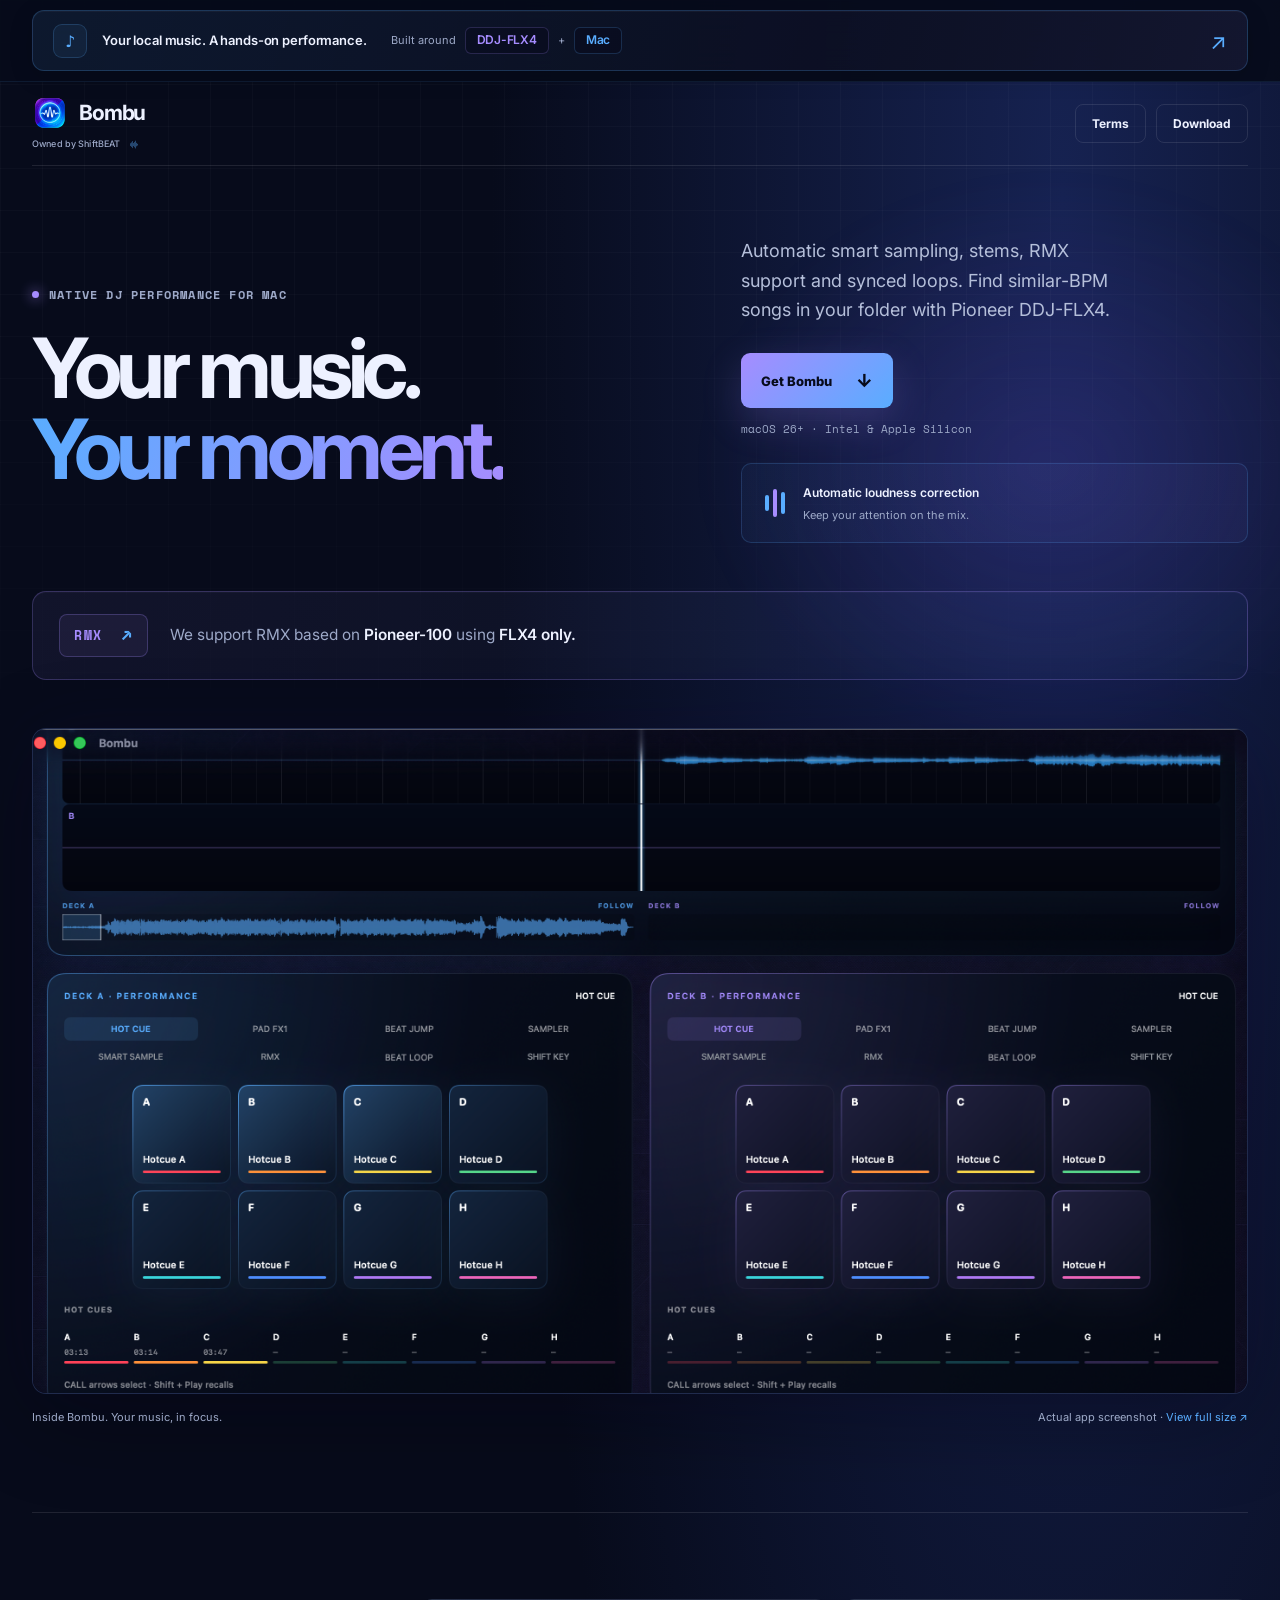
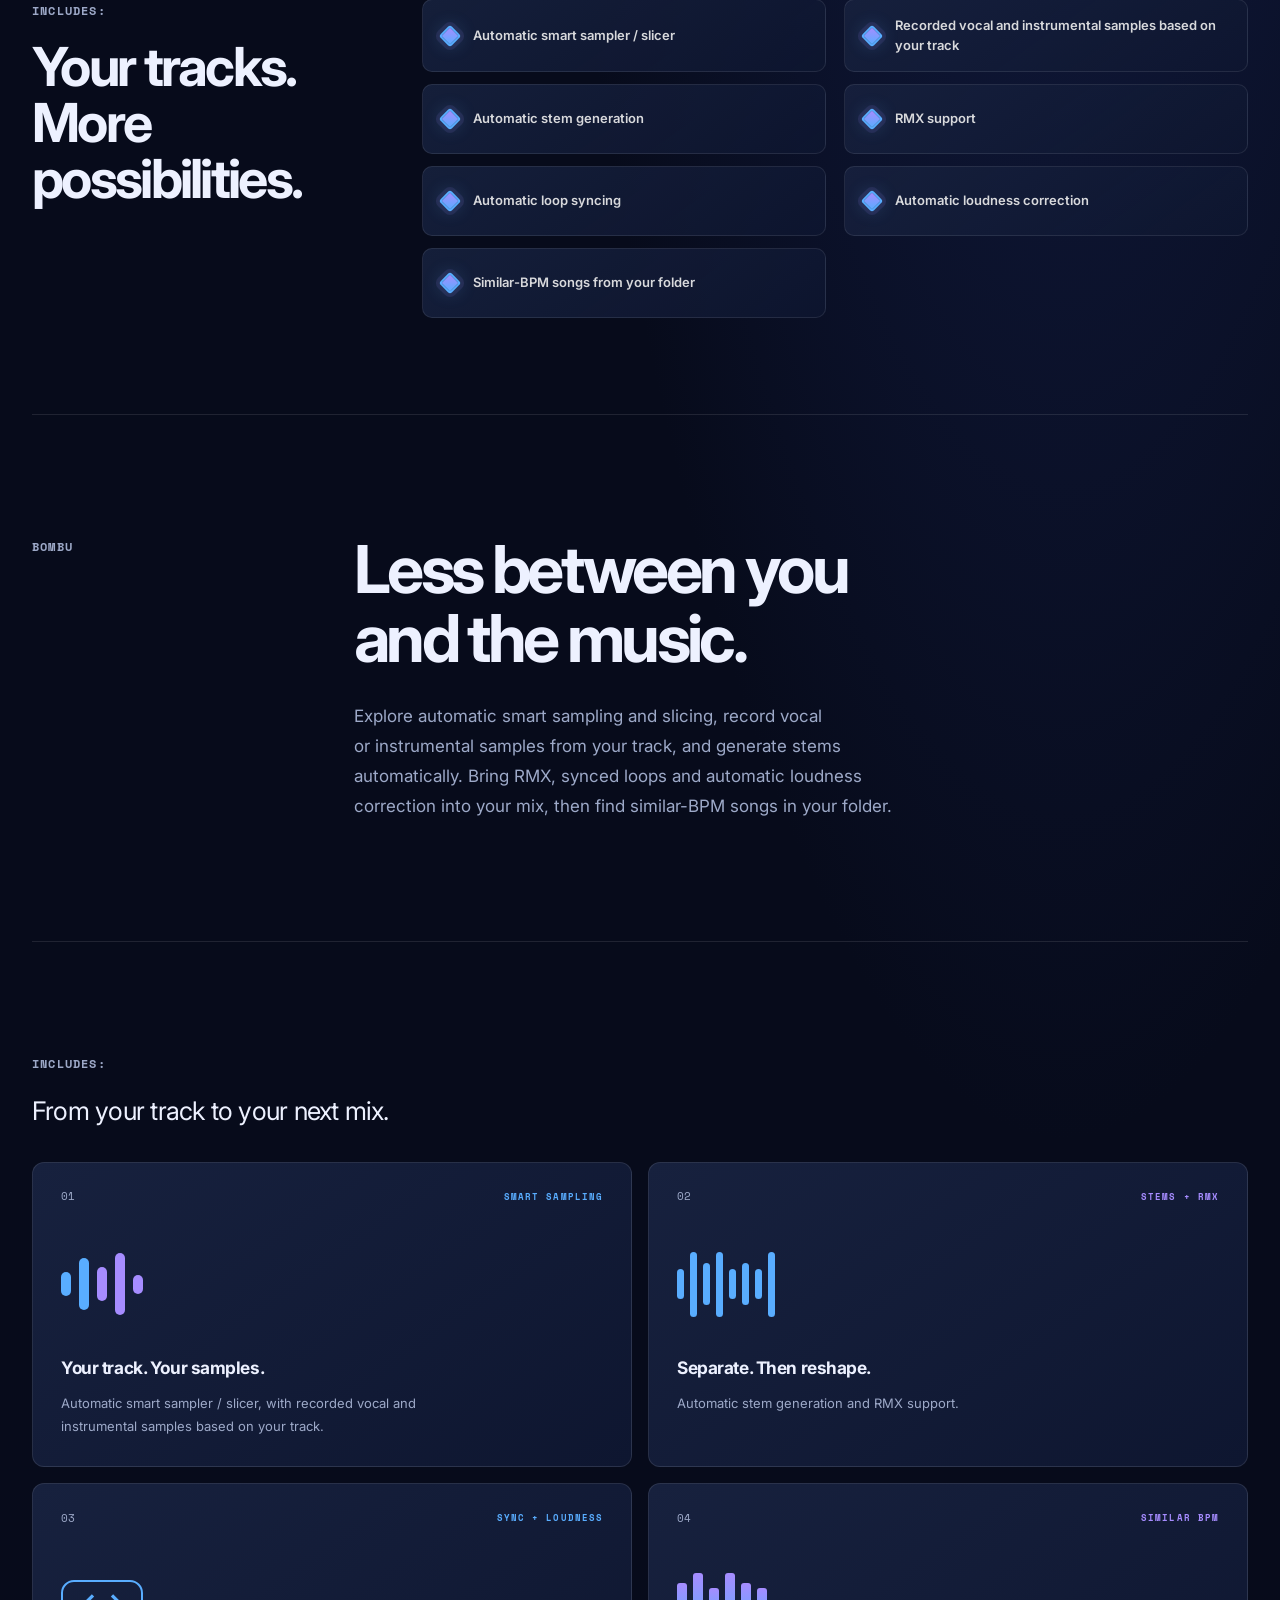
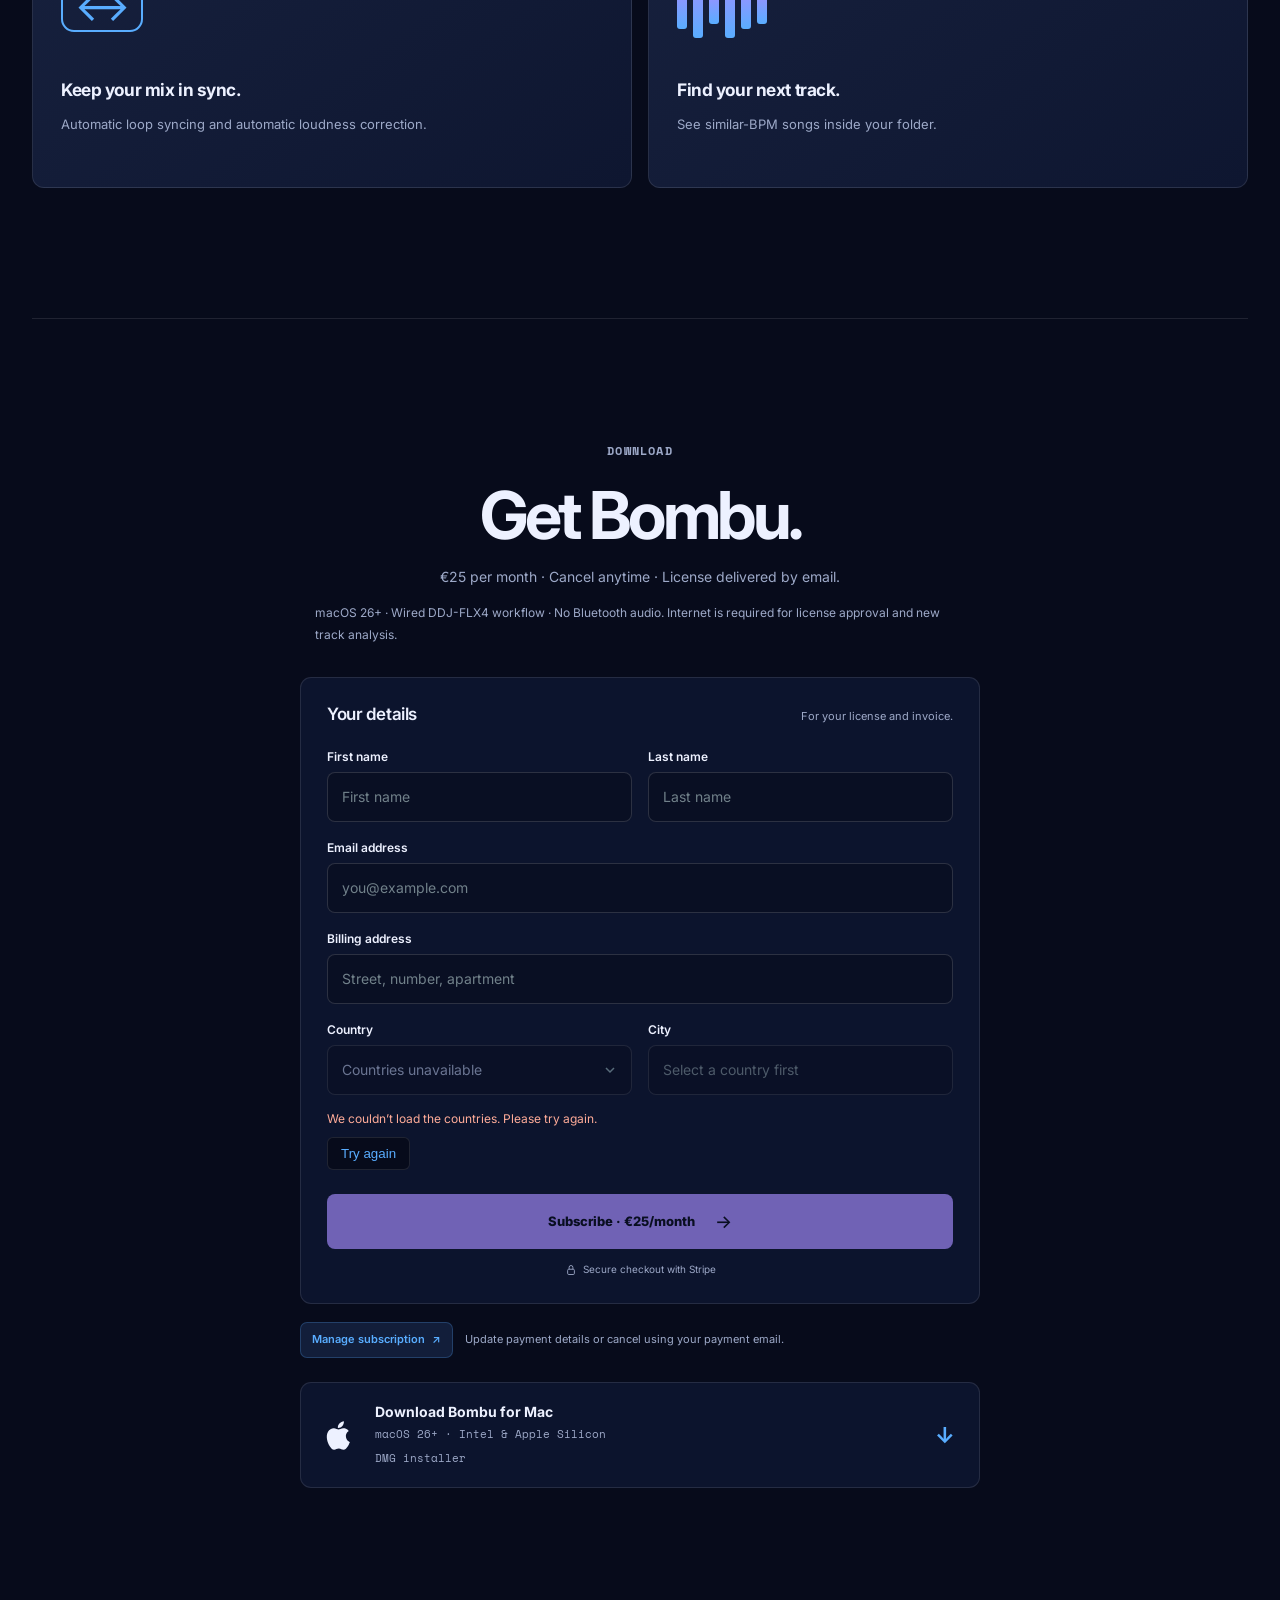
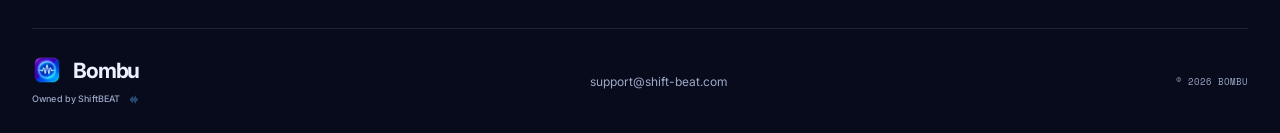
==== commit f27d42b0: "Replace feature copy with Includes feature set" ====
--- a/index.html
+++ b/index.html
@@ -21,7 +21,7 @@
     <meta name="twitter:title" content="Bombu — Your music. Your moment." />
     <meta name="twitter:description" content="Bombu is a native DJ app for macOS 26+. Mix local music with two decks, stems, loops, sampler pads and a wired Pioneer DDJ-FLX4 workflow." />
     <meta name="twitter:image" content="https://bombu.net/assets/bombu-workspace.png" />
-    <script type="application/ld+json">{"@context": "https://schema.org", "@type": "SoftwareApplication", "name": "Bombu", "url": "https://bombu.net/", "operatingSystem": "macOS 26+", "applicationCategory": "MultimediaApplication", "description": "Bombu is a native DJ app for macOS 26+. Mix local music with two decks, stems, loops, sampler pads and a wired Pioneer DDJ-FLX4 workflow.", "offers": {"@type": "Offer", "price": "25", "priceCurrency": "EUR", "description": "Monthly subscription. EUR 25 per month. Cancel anytime."}, "featureList": ["Native two-deck DJ workspace for macOS 26+, Intel and Apple Silicon", "Local MP3, AIF/AIFF, FLAC, WAV/WAVE and AAC audio", "Wired Pioneer DDJ-FLX4 workflow with Shift + crossfader stem selection", "Up to sixteen kick samples from vocal-excluded drums and two selectable banks", "Smart Sample phrase selection and sequential pad-triggered accents", "Eight pad modes and sixteen persistent assignable Pad FX", "Automatic loudness matching and separate master/headphone peak protection", "Saved playlists and named hot cues", "Smart looping: beat-aware lengths, jog-adjustable in/out points and Beat Jump", "Precision deck TRIM from -12 to +12 dB on top of automatic loudness matching", "CDJ-inspired Hot Cue visual feedback"], "@id": "https://bombu.net/#app", "image": "https://bombu.net/assets/bombu-workspace.png", "inLanguage": "en", "publisher": {"@type": "Organization", "name": "ShiftBEAT", "url": "https://shift-beat.com/"}, "screenshot": "https://bombu.net/assets/bombu-workspace.png"}</script>
+    <script type="application/ld+json">{"@context":"https://schema.org","@type":"SoftwareApplication","name":"Bombu","url":"https://bombu.net/","operatingSystem":"macOS 26+","applicationCategory":"MultimediaApplication","description":"Bombu is a native DJ app for macOS 26+. Mix local music with two decks, stems, loops, sampler pads and a wired Pioneer DDJ-FLX4 workflow.","offers":{"@type":"Offer","price":"25","priceCurrency":"EUR","description":"Monthly subscription. EUR 25 per month. Cancel anytime."},"featureList":["Automatic smart sampler / slicer","Recorded vocal and instrumental samples based on your track","Automatic stem generation","RMX support","Automatic loop syncing","Automatic loudness correction","Similar-BPM songs inside your folder"],"@id":"https://bombu.net/#app","image":"https://bombu.net/assets/bombu-workspace.png","inLanguage":"en","publisher":{"@type":"Organization","name":"ShiftBEAT","url":"https://shift-beat.com/"},"screenshot":"https://bombu.net/assets/bombu-workspace.png"}</script>
     <script type="application/ld+json">{"@context": "https://schema.org", "@type": "WebSite", "@id": "https://bombu.net/#website", "name": "Bombu", "url": "https://bombu.net/", "inLanguage": "en", "description": "Bombu is a native DJ app for macOS 26+. Mix local music with two decks, stems, loops, sampler pads and a wired Pioneer DDJ-FLX4 workflow."}</script>
     <link rel="stylesheet" href="styles.css" />
     <script src="site-config.js" defer></script>
@@ -56,10 +56,10 @@
             <h1>Your music.<br /><em>Your moment.</em></h1>
           </div>
           <div class="hero-summary">
-            <p class="lead">Two decks. Stems, loops and samples. A focused workspace for your local music and Pioneer DDJ-FLX4.</p>
+            <p class="lead">Automatic smart sampling, stems, RMX support and synced loops. Find similar-BPM songs in your folder with Pioneer DDJ-FLX4.</p>
             <a class="button" href="#download">Get Bombu <span>↓</span></a>
             <p class="platforms">macOS 26+ · Intel &amp; Apple Silicon</p>
-            <div class="hero-highlight"><span class="highlight-icon" aria-hidden="true"><i></i><i></i><i></i></span><div><strong>Automatic loudness matching</strong><p>Incoming tracks meet the other deck’s level. Keep your attention on the mix.</p></div></div>
+            <div class="hero-highlight"><span class="highlight-icon" aria-hidden="true"><i></i><i></i><i></i></span><div><strong>Automatic loudness correction</strong><p>Keep your attention on the mix.</p></div></div>
           </div>
         </div>
         <aside class="rmx-callout" aria-label="RMX controller support">
@@ -76,18 +76,17 @@
 
       <section class="key-points reveal" aria-labelledby="key-points-title">
         <div class="key-points-heading">
-          <p class="section-label">Key Points</p>
-          <h2 id="key-points-title">Prepare your tracks.<br />Make them yours.</h2>
+          <p class="section-label">Includes:</p>
+          <h2 id="key-points-title">Your tracks.<br />More possibilities.</h2>
         </div>
         <ul class="key-points-list">
-          <li>Local MP3, AIF/AIFF, FLAC, WAV and AAC music</li>
-          <li>Instrumental, vocal or full-track selection with Shift + crossfader</li>
-          <li>Up to sixteen kick samples prepared from your own tracks</li>
-          <li>Smart Sample: tap through short accents from a selected phrase</li>
-          <li>Eight pad modes and sixteen assignable Pad FX</li>
-          <li>Beat Jump moves active loops while preserving their length</li>
-          <li>Precision TRIM, automatic loudness matching and output peak protection</li>
-          <li>Saved playlists, named hot cues and cue/loop memories</li>
+          <li>Automatic smart sampler / slicer</li>
+          <li>Recorded vocal and instrumental samples based on your track</li>
+          <li>Automatic stem generation</li>
+          <li>RMX support</li>
+          <li>Automatic loop syncing</li>
+          <li>Automatic loudness correction</li>
+          <li>Similar-BPM songs from your folder</li>
         </ul>
       </section>
 
@@ -96,39 +95,39 @@
         <div>
           <h2 id="description-title">Less between you<br />and the music.</h2>
           <p>
-            Bring your local collection into a native two-deck workspace. Prepare your tracks, explore stems, shape a loop and find your next accent on the pads. Bombu keeps the performance close to your hands, with blue and violet decks built around a wired DDJ-FLX4 workflow.
+            Explore automatic smart sampling and slicing, record vocal or instrumental samples from your track, and generate stems automatically. Bring RMX, synced loops and automatic loudness correction into your mix, then find similar-BPM songs in your folder.
           </p>
         </div>
       </section>
 
       <section class="features" aria-labelledby="features-title">
-        <p class="section-label">Features</p>
-        <h2 id="features-title" class="sr-only">Bombu features</h2>
-        <p class="features-intro">CDJ-inspired detail. Built for precise, hands-on performance.</p>
+        <p class="section-label">Includes:</p>
+        <h2 id="features-title" class="sr-only">Includes: Bombu features</h2>
+        <p class="features-intro">From your track to your next mix.</p>
         <div class="feature-grid">
           <article class="reveal">
-            <div class="feature-topline"><span class="number">01</span><span class="feature-tag">SMART LOOPING</span></div>
-            <div class="feature-icon loop-icon" aria-hidden="true"><span>↔</span></div>
-            <h3>Stay inside the groove.</h3>
-            <p>Set beat-aware loops, halve or double their length, and move them with Beat Jump. Fine-tune the in/out points with the jog, then save the loop for later.</p>
+            <div class="feature-topline"><span class="number">01</span><span class="feature-tag">SMART SAMPLING</span></div>
+            <div class="feature-icon smart-sample-icon" aria-hidden="true"><i></i><i></i><i></i><i></i><i></i></div>
+            <h3>Your track. Your samples.</h3>
+            <p>Automatic smart sampler / slicer, with recorded vocal and instrumental samples based on your track.</p>
           </article>
           <article class="reveal">
-            <div class="feature-topline"><span class="number">02</span><span class="feature-tag">PRECISION TRIM</span></div>
-            <div class="feature-icon level-match-icon" aria-hidden="true"><i></i><i></i><i></i><i></i><i></i><i></i></div>
-            <h3>Set the level. Keep the detail.</h3>
-            <p>Adjust each deck’s TRIM from −12 to +12 dB on top of automatic loudness matching. Smooth gain changes give you precise control, with output peak protection kept separate.</p>
+            <div class="feature-topline"><span class="number">02</span><span class="feature-tag">STEMS + RMX</span></div>
+            <div class="feature-icon waveform-icon" aria-hidden="true"><i></i><i></i><i></i><i></i><i></i><i></i><i></i><i></i></div>
+            <h3>Separate. Then reshape.</h3>
+            <p>Automatic stem generation and RMX support.</p>
           </article>
           <article class="reveal">
-            <div class="feature-topline"><span class="number">03</span><span class="feature-tag">SMART SAMPLE</span></div>
-            <div class="feature-icon smart-sample-icon" aria-hidden="true"><i></i><i></i><i></i><i></i><i></i></div>
-            <h3>Make the phrase your instrument.</h3>
-            <p>Hold CUE to choose an instrumental phrase, then tap any pad to play its short accents in order. Shape a new rhythm from the music already in your hands.</p>
+            <div class="feature-topline"><span class="number">03</span><span class="feature-tag">SYNC + LOUDNESS</span></div>
+            <div class="feature-icon loop-icon" aria-hidden="true"><span>↔</span></div>
+            <h3>Keep your mix in sync.</h3>
+            <p>Automatic loop syncing and automatic loudness correction.</p>
           </article>
           <article class="reveal">
-            <div class="feature-topline"><span class="number">04</span><span class="feature-tag">STEM CONTROL</span></div>
-            <div class="feature-icon waveform-icon" aria-hidden="true"><i></i><i></i><i></i><i></i><i></i><i></i><i></i><i></i></div>
-            <h3>A gesture. A different track.</h3>
-            <p>Hold a deck’s Shift button and move the crossfader. Release Shift to choose the instrumental, vocals or the full track—without changing the channel mix level.</p>
+            <div class="feature-topline"><span class="number">04</span><span class="feature-tag">SIMILAR BPM</span></div>
+            <div class="feature-icon level-match-icon" aria-hidden="true"><i></i><i></i><i></i><i></i><i></i><i></i></div>
+            <h3>Find your next track.</h3>
+            <p>See similar-BPM songs inside your folder.</p>
           </article>
         </div>
       </section>
